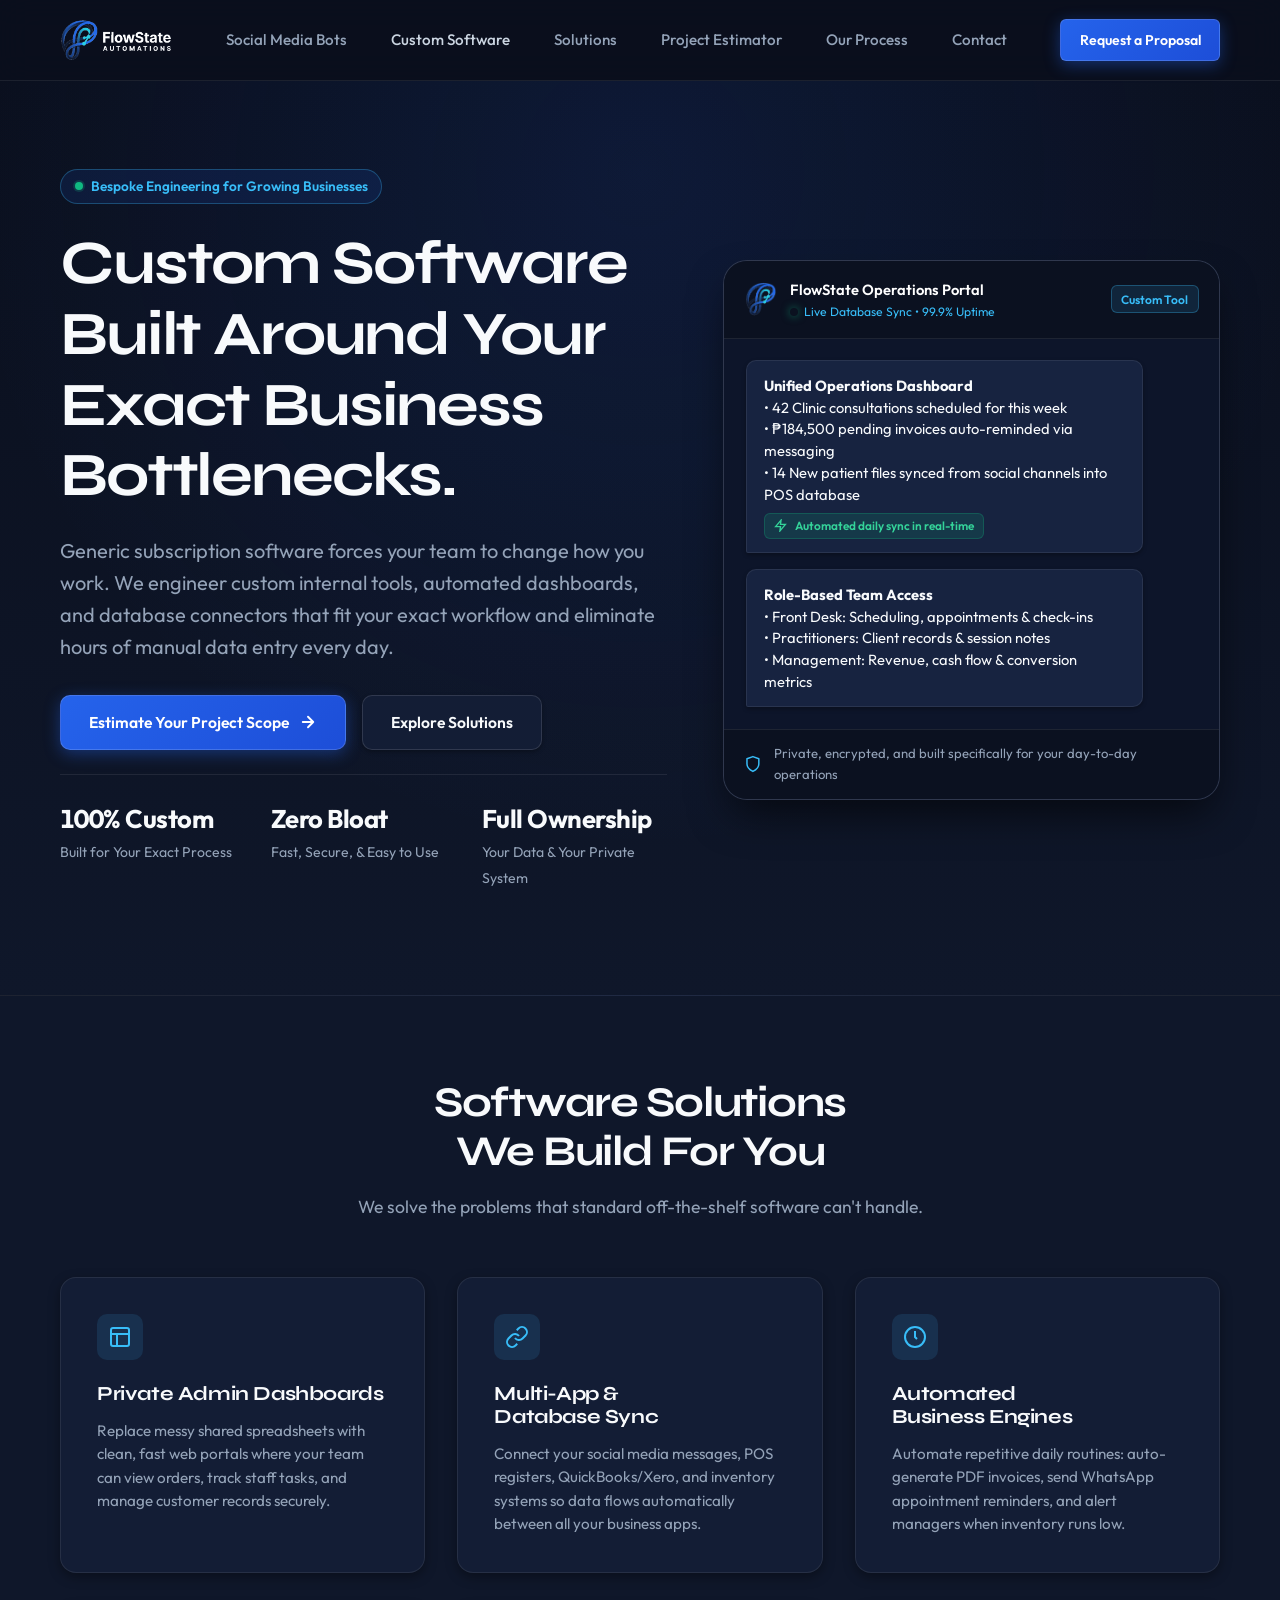
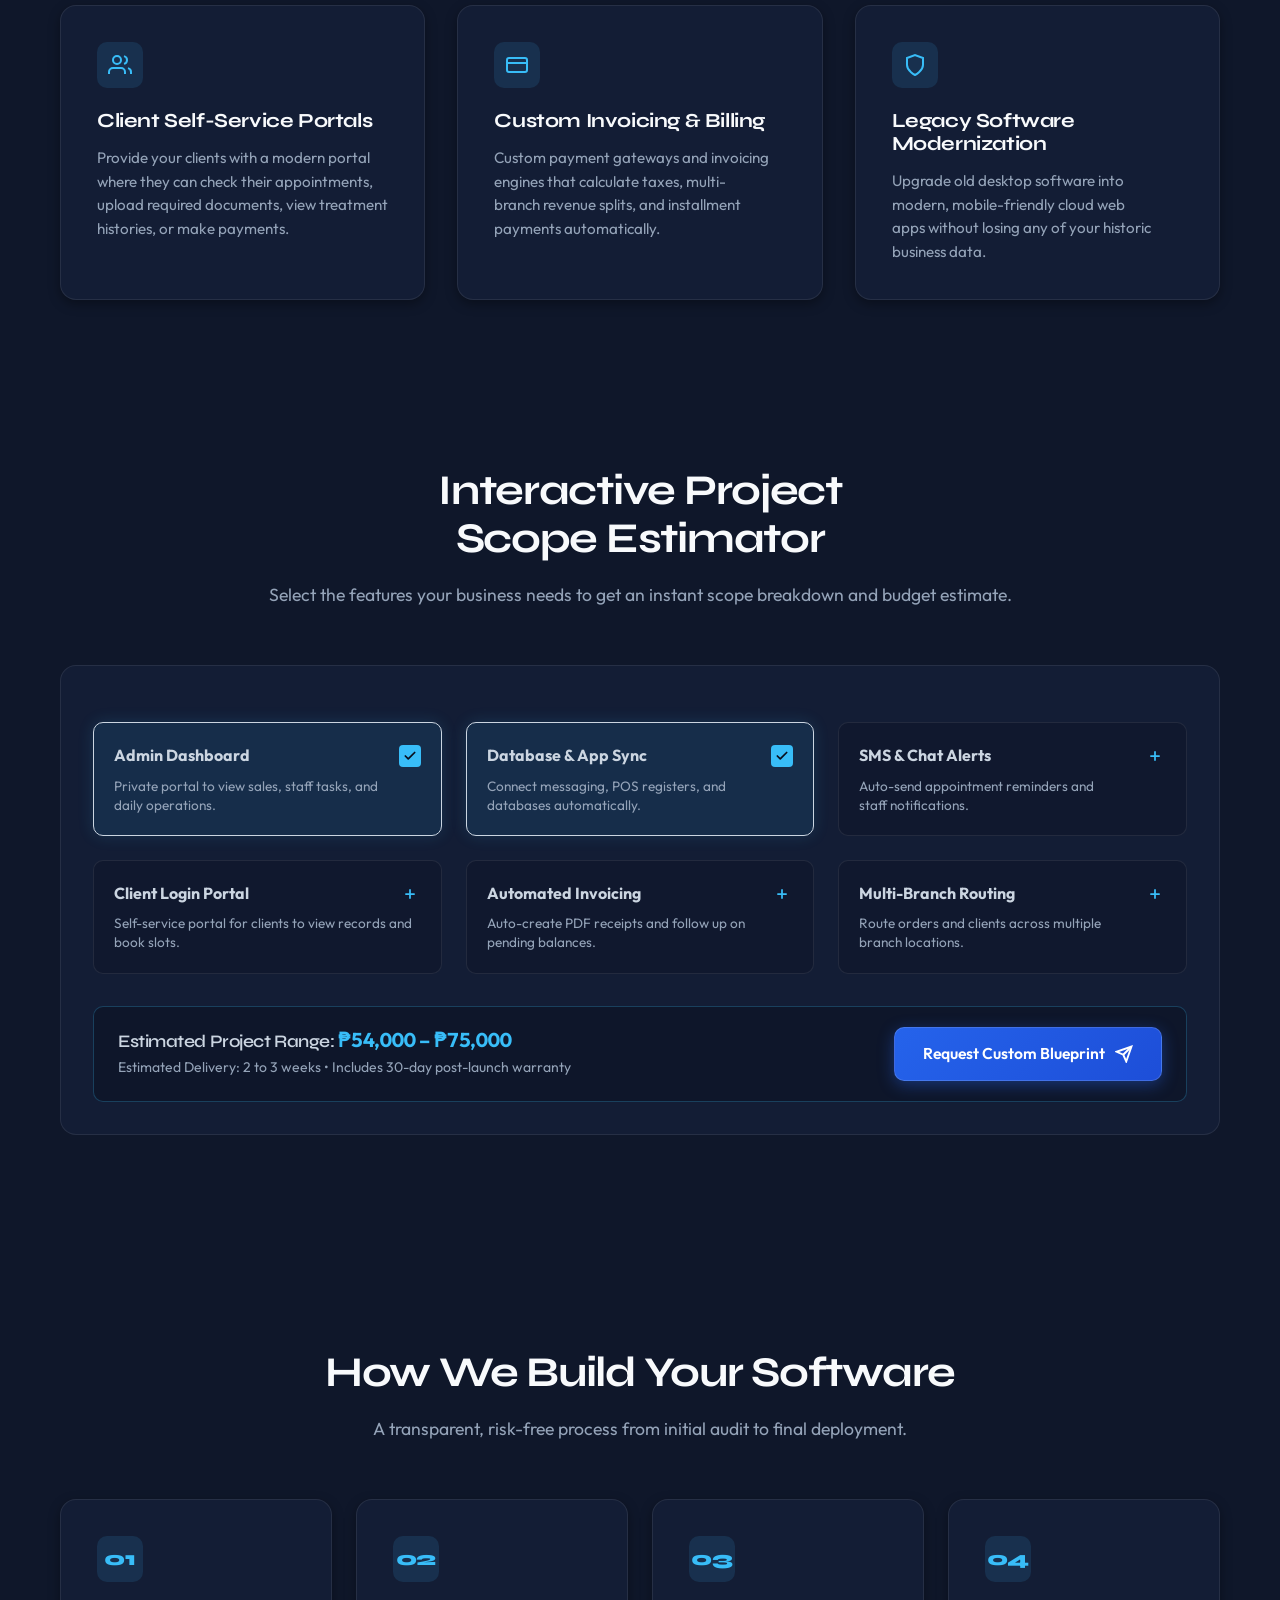
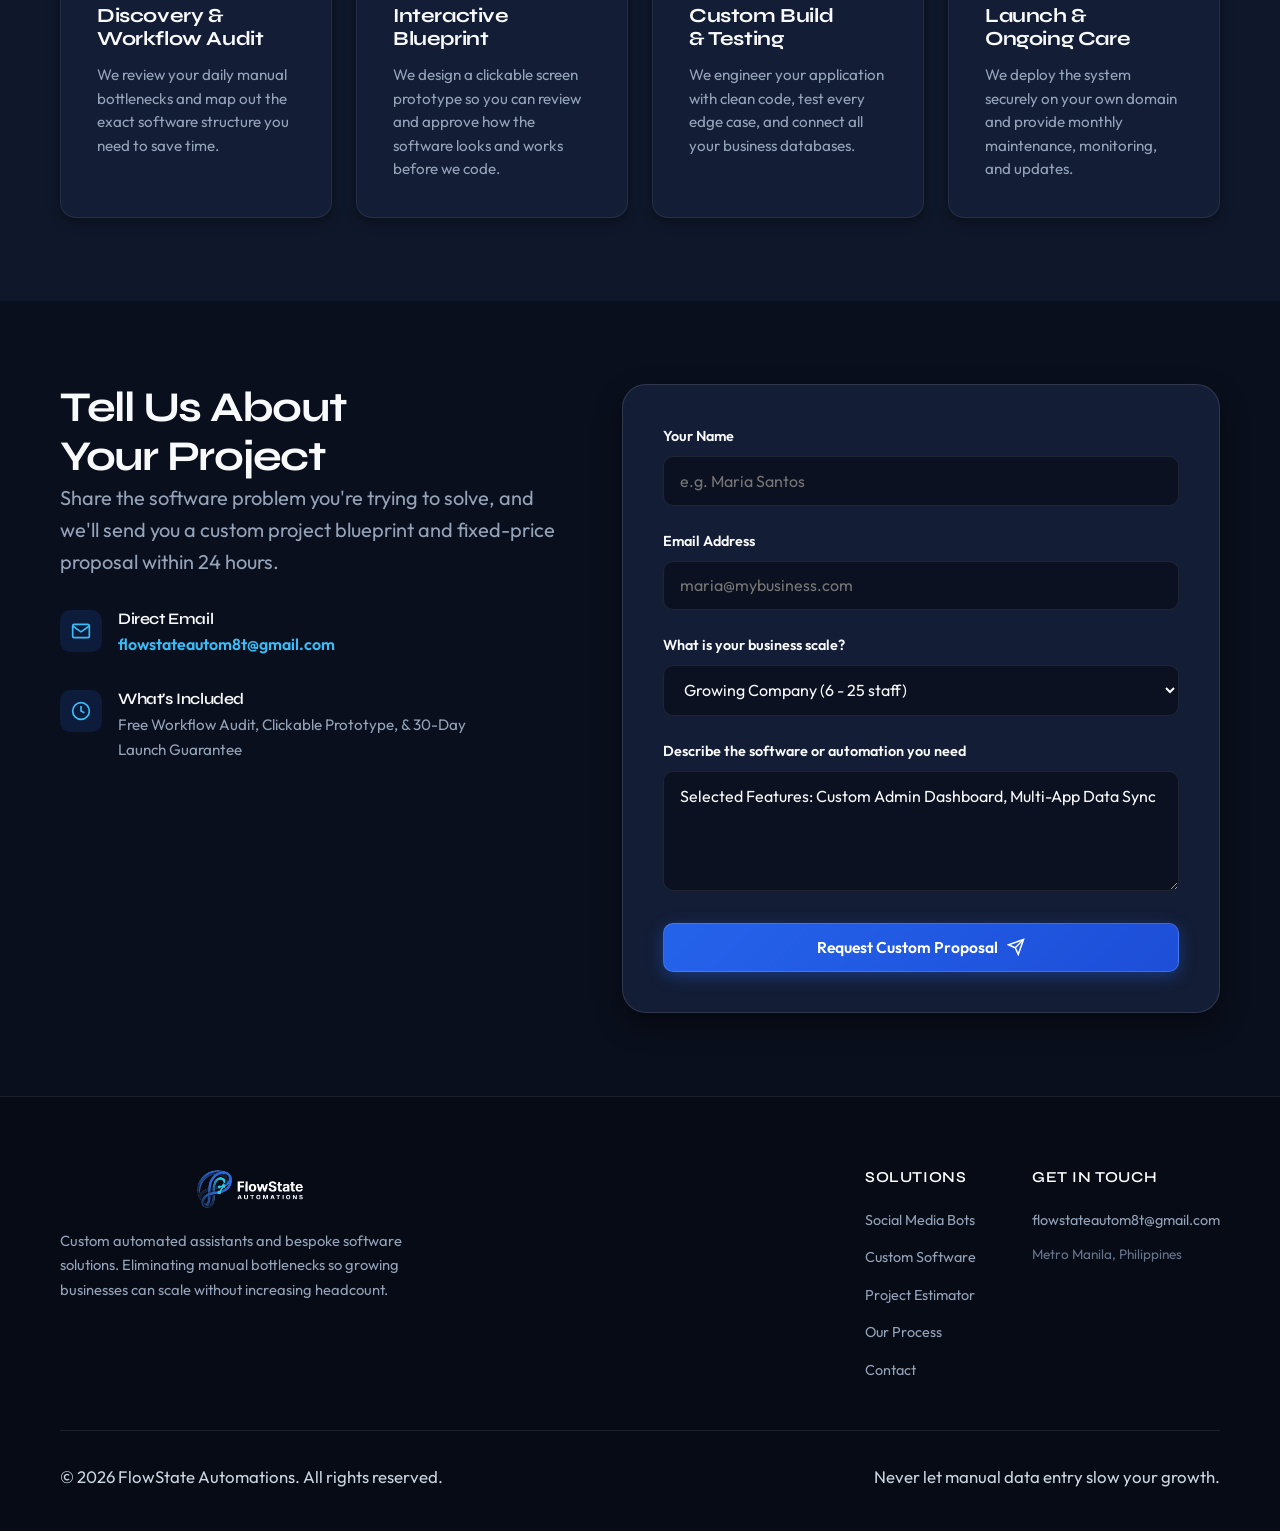
==== custom-software.html @ b4007b2e "Fix contact form: connect FormSubmit email delivery + add custom-software page + update styles" ====
<!DOCTYPE html>
<html lang="en">
<head>
    <meta charset="UTF-8">
    <meta name="viewport" content="width=device-width, initial-scale=1.0">
    <title>Custom Business Software & Automation | FlowState Automations</title>
    <meta name="description" content="We build bespoke internal tools, custom database connectors, client portals, and automated workflows tailored to solve your exact business bottlenecks.">
    
    <!-- Distinctive Typography (Syne + Outfit) -->
    <link rel="preconnect" href="https://fonts.googleapis.com">
    <link rel="preconnect" href="https://fonts.gstatic.com" crossorigin>
    <link href="https://fonts.googleapis.com/css2?family=Outfit:wght@400;500;600;700&family=Syne:wght@600;700;800&display=swap" rel="stylesheet">
    
    <link rel="stylesheet" href="styles.css">
    <link rel="icon" type="image/png" href="img/fsa-icon-original.png">
</head>
<body>

    <!-- Navigation Header -->
    <header class="site-header">
        <div class="container">
            <nav class="navbar" aria-label="Main Navigation">
                <a href="index.html" class="brand-logo" aria-label="FlowState Automations Home">
                    <img src="img/fsa-logo-dark.png" alt="FlowState Automations" width="230" height="42">
                </a>
                
                <ul class="nav-menu">
                    <li><a href="index.html" class="nav-link">Social Media Bots</a></li>
                    <li><a href="custom-software.html" class="nav-link active">Custom Software</a></li>
                    <li><a href="#solutions" class="nav-link">Solutions</a></li>
                    <li><a href="#estimator" class="nav-link">Project Estimator</a></li>
                    <li><a href="#process" class="nav-link">Our Process</a></li>
                    <li><a href="#contact" class="nav-link">Contact</a></li>
                </ul>

                <div class="nav-actions">
                    <a href="#contact" class="btn btn-primary btn-sm nav-cta-desktop">Request a Proposal</a>
                    <button class="nav-toggle" id="navToggle" aria-label="Toggle Navigation Menu" aria-expanded="false">
                        <svg class="hamburger-icon" width="22" height="22" viewBox="0 0 24 24" fill="none" stroke="currentColor" stroke-width="2" stroke-linecap="round" stroke-linejoin="round">
                            <line x1="3" y1="12" x2="21" y2="12"/>
                            <line x1="3" y1="6" x2="21" y2="6"/>
                            <line x1="3" y1="18" x2="21" y2="18"/>
                        </svg>
                    </button>
                </div>
            </nav>
        </div>
    </header>

    <!-- Hero Section -->
    <section class="hero-section">
        <div class="container">
            <div class="hero-grid">
                <div class="hero-copy">
                    <div class="status-badge">
                        <span class="status-dot"></span>
                        <span>Bespoke Engineering for Growing Businesses</span>
                    </div>

                    <h1>Custom Software Built Around Your Exact Business Bottlenecks.</h1>

                    <p class="lead">
                        Generic subscription software forces your team to change how you work. We engineer custom internal tools, automated dashboards, and database connectors that fit your exact workflow and eliminate hours of manual data entry every day.
                    </p>

                    <div class="hero-cta-group">
                        <a href="#estimator" class="btn btn-primary">
                            <span>Estimate Your Project Scope</span>
                            <svg width="18" height="18" viewBox="0 0 24 24" fill="none" stroke="currentColor" stroke-width="2.5" stroke-linecap="round" stroke-linejoin="round"><path d="M5 12h14M12 5l7 7-7 7"/></svg>
                        </a>
                        <a href="#solutions" class="btn btn-secondary">
                            <span>Explore Solutions</span>
                        </a>
                    </div>

                    <div class="hero-metrics">
                        <div class="metric-item">
                            <strong>100% Custom</strong>
                            <span>Built for Your Exact Process</span>
                        </div>
                        <div class="metric-item">
                            <strong>Zero Bloat</strong>
                            <span>Fast, Secure, &amp; Easy to Use</span>
                        </div>
                        <div class="metric-item">
                            <strong>Full Ownership</strong>
                            <span>Your Data &amp; Your Private System</span>
                        </div>
                    </div>
                </div>

                <!-- Hero Visual Showcase -->
                <div class="chat-simulator-card" aria-label="Custom Software Showcase">
                    <div class="simulator-header">
                        <div class="simulator-brand">
                            <img src="img/fsa-icon-original.png" alt="FlowState Icon" class="sim-avatar-img" width="34" height="34">
                            <div>
                                <span class="sim-title">FlowState Operations Portal</span>
                                <span class="sim-status"><span class="status-dot-sm"></span>Live Database Sync • 99.9% Uptime</span>
                            </div>
                        </div>
                        <span class="sim-badge">Custom Tool</span>
                    </div>

                    <div class="sim-body">
                        <div class="chat-bubble bubble-bot">
                            <strong>Unified Operations Dashboard</strong><br>
                            • 42 Clinic consultations scheduled for this week<br>
                            • ₱184,500 pending invoices auto-reminded via messaging<br>
                            • 14 New patient files synced from social channels into POS database<br>
                            <span class="bubble-tag"><svg class="icon-inline" width="13" height="13" viewBox="0 0 24 24" fill="none" stroke="currentColor" stroke-width="2.5"><polygon points="13 2 3 14 12 14 11 22 21 10 12 10 13 2"/></svg> Automated daily sync in real-time</span>
                        </div>
                        <div class="chat-bubble bubble-bot">
                            <strong>Role-Based Team Access</strong><br>
                            • Front Desk: Scheduling, appointments &amp; check-ins<br>
                            • Practitioners: Client records &amp; session notes<br>
                            • Management: Revenue, cash flow &amp; conversion metrics
                        </div>
                    </div>

                    <div class="simulator-footer">
                        <svg width="18" height="18" viewBox="0 0 24 24" fill="none" stroke="#38BDF8" stroke-width="2" stroke-linecap="round" stroke-linejoin="round"><path d="M12 22s8-4 8-10V5l-8-3-8 3v7c0 6 8 10 8 10z"/></svg>
                        <span>Private, encrypted, and built specifically for your day-to-day operations</span>
                    </div>
                </div>
            </div>
        </div>
    </section>

    <!-- Core Software Solutions -->
    <section class="moat-section" id="solutions">
        <div class="container">
            <div class="section-header">
                <h2>Software Solutions We Build For You</h2>
                <p>We solve the problems that standard off-the-shelf software can't handle.</p>
            </div>

            <div class="moat-grid">
                <div class="moat-card">
                    <div class="moat-icon">
                        <svg width="24" height="24" viewBox="0 0 24 24" fill="none" stroke="currentColor" stroke-width="2"><rect x="3" y="3" width="18" height="18" rx="2" ry="2"/><line x1="3" y1="9" x2="21" y2="9"/><line x1="9" y1="21" x2="9" y2="9"/></svg>
                    </div>
                    <h3>Private Admin Dashboards</h3>
                    <p>Replace messy shared spreadsheets with clean, fast web portals where your team can view orders, track staff tasks, and manage customer records securely.</p>
                </div>

                <div class="moat-card">
                    <div class="moat-icon">
                        <svg width="24" height="24" viewBox="0 0 24 24" fill="none" stroke="currentColor" stroke-width="2"><path d="M10 13a5 5 0 0 0 7.54.54l3-3a5 5 0 0 0-7.07-7.07l-1.72 1.71"/><path d="M14 11a5 5 0 0 0-7.54-.54l-3 3a5 5 0 0 0 7.07 7.07l1.71-1.71"/></svg>
                    </div>
                    <h3>Multi-App &amp; Database Sync</h3>
                    <p>Connect your social media messages, POS registers, QuickBooks/Xero, and inventory systems so data flows automatically between all your business apps.</p>
                </div>

                <div class="moat-card">
                    <div class="moat-icon">
                        <svg width="24" height="24" viewBox="0 0 24 24" fill="none" stroke="currentColor" stroke-width="2"><circle cx="12" cy="12" r="10"/><polyline points="12 6 12 12 14 14"/></svg>
                    </div>
                    <h3>Automated Business Engines</h3>
                    <p>Automate repetitive daily routines: auto-generate PDF invoices, send WhatsApp appointment reminders, and alert managers when inventory runs low.</p>
                </div>

                <div class="moat-card">
                    <div class="moat-icon">
                        <svg width="24" height="24" viewBox="0 0 24 24" fill="none" stroke="currentColor" stroke-width="2"><path d="M17 21v-2a4 4 0 0 0-4-4H5a4 4 0 0 0-4 4v2"/><circle cx="9" cy="7" r="4"/><path d="M23 21v-2a4 4 0 0 0-3-3.87"/><path d="M16 3.13a4 4 0 0 1 0 7.75"/></svg>
                    </div>
                    <h3>Client Self-Service Portals</h3>
                    <p>Provide your clients with a modern portal where they can check their appointments, upload required documents, view treatment histories, or make payments.</p>
                </div>

                <div class="moat-card">
                    <div class="moat-icon">
                        <svg width="24" height="24" viewBox="0 0 24 24" fill="none" stroke="currentColor" stroke-width="2"><rect x="2" y="5" width="20" height="14" rx="2"/><line x1="2" y1="10" x2="22" y2="10"/></svg>
                    </div>
                    <h3>Custom Invoicing &amp; Billing</h3>
                    <p>Custom payment gateways and invoicing engines that calculate taxes, multi-branch revenue splits, and installment payments automatically.</p>
                </div>

                <div class="moat-card">
                    <div class="moat-icon">
                        <svg width="24" height="24" viewBox="0 0 24 24" fill="none" stroke="currentColor" stroke-width="2"><path d="M12 22s8-4 8-10V5l-8-3-8 3v7c0 6 8 10 8 10z"/></svg>
                    </div>
                    <h3>Legacy Software Modernization</h3>
                    <p>Upgrade old desktop software into modern, mobile-friendly cloud web apps without losing any of your historic business data.</p>
                </div>
            </div>
        </div>
    </section>

    <!-- Interactive Project Scope & Estimator Widget -->
    <section class="pricing-section" id="estimator">
        <div class="container">
            <div class="section-header">
                <h2>Interactive Project Scope Estimator</h2>
                <p>Select the features your business needs to get an instant scope breakdown and budget estimate.</p>
            </div>

            <div class="estimator-card">
                <div class="estimator-grid" id="estimatorGrid">
                    <div class="estimator-option selected" data-cost="35000" data-title="Custom Admin Dashboard">
                        <div class="option-header">
                            <span class="option-title">Admin Dashboard</span>
                            <span class="option-checkbox">
                                <svg class="chk-icon" width="14" height="14" viewBox="0 0 24 24" fill="none" stroke="currentColor" stroke-width="3" stroke-linecap="round" stroke-linejoin="round"><polyline points="20 6 9 17 4 12"/></svg>
                            </span>
                        </div>
                        <p class="option-desc">Private portal to view sales, staff tasks, and daily operations.</p>
                    </div>

                    <div class="estimator-option selected" data-cost="25000" data-title="Multi-App Data Sync">
                        <div class="option-header">
                            <span class="option-title">Database &amp; App Sync</span>
                            <span class="option-checkbox">
                                <svg class="chk-icon" width="14" height="14" viewBox="0 0 24 24" fill="none" stroke="currentColor" stroke-width="3" stroke-linecap="round" stroke-linejoin="round"><polyline points="20 6 9 17 4 12"/></svg>
                            </span>
                        </div>
                        <p class="option-desc">Connect messaging, POS registers, and databases automatically.</p>
                    </div>

                    <div class="estimator-option" data-cost="20000" data-title="Automated SMS & WhatsApp Alerts">
                        <div class="option-header">
                            <span class="option-title">SMS &amp; Chat Alerts</span>
                            <span class="option-checkbox">
                                <svg class="chk-icon" width="14" height="14" viewBox="0 0 24 24" fill="none" stroke="currentColor" stroke-width="3" stroke-linecap="round" stroke-linejoin="round"><line x1="12" y1="5" x2="12" y2="19"/><line x1="5" y1="12" x2="19" y2="12"/></svg>
                            </span>
                        </div>
                        <p class="option-desc">Auto-send appointment reminders and staff notifications.</p>
                    </div>

                    <div class="estimator-option" data-cost="45000" data-title="Client Login Portal">
                        <div class="option-header">
                            <span class="option-title">Client Login Portal</span>
                            <span class="option-checkbox">
                                <svg class="chk-icon" width="14" height="14" viewBox="0 0 24 24" fill="none" stroke="currentColor" stroke-width="3" stroke-linecap="round" stroke-linejoin="round"><line x1="12" y1="5" x2="12" y2="19"/><line x1="5" y1="12" x2="19" y2="12"/></svg>
                            </span>
                        </div>
                        <p class="option-desc">Self-service portal for clients to view records and book slots.</p>
                    </div>

                    <div class="estimator-option" data-cost="25000" data-title="Automated Invoicing Engine">
                        <div class="option-header">
                            <span class="option-title">Automated Invoicing</span>
                            <span class="option-checkbox">
                                <svg class="chk-icon" width="14" height="14" viewBox="0 0 24 24" fill="none" stroke="currentColor" stroke-width="3" stroke-linecap="round" stroke-linejoin="round"><line x1="12" y1="5" x2="12" y2="19"/><line x1="5" y1="12" x2="19" y2="12"/></svg>
                            </span>
                        </div>
                        <p class="option-desc">Auto-create PDF receipts and follow up on pending balances.</p>
                    </div>

                    <div class="estimator-option" data-cost="30000" data-title="Multi-Branch Routing">
                        <div class="option-header">
                            <span class="option-title">Multi-Branch Routing</span>
                            <span class="option-checkbox">
                                <svg class="chk-icon" width="14" height="14" viewBox="0 0 24 24" fill="none" stroke="currentColor" stroke-width="3" stroke-linecap="round" stroke-linejoin="round"><line x1="12" y1="5" x2="12" y2="19"/><line x1="5" y1="12" x2="19" y2="12"/></svg>
                            </span>
                        </div>
                        <p class="option-desc">Route orders and clients across multiple branch locations.</p>
                    </div>
                </div>

                <div class="estimator-summary-bar">
                    <div class="summary-details">
                        <h4>Estimated Project Range: <span id="estimatePrice" class="estimate-highlight">₱60,000 – ₱85,000</span></h4>
                        <p id="estimateTimeline">Estimated Delivery: 2 to 3 weeks • Includes 30-day post-launch warranty</p>
                    </div>
                    <a href="#contact" class="btn btn-primary" id="useEstimateBtn">
                        <span>Request Custom Blueprint</span>
                        <svg width="18" height="18" viewBox="0 0 24 24" fill="none" stroke="currentColor" stroke-width="2.5"><line x1="22" y1="2" x2="11" y2="13"/><polygon points="22 2 15 22 11 13 2 9 22 2"/></svg>
                    </a>
                </div>
            </div>
        </div>
    </section>

    <!-- 4-Step Process -->
    <section class="moat-section" id="process">
        <div class="container">
            <div class="section-header">
                <h2>How We Build Your Software</h2>
                <p>A transparent, risk-free process from initial audit to final deployment.</p>
            </div>

            <div class="moat-grid">
                <div class="moat-card">
                    <div class="moat-icon">
                        <span class="process-step-num">01</span>
                    </div>
                    <h3>Discovery &amp; Workflow Audit</h3>
                    <p>We review your daily manual bottlenecks and map out the exact software structure you need to save time.</p>
                </div>

                <div class="moat-card">
                    <div class="moat-icon">
                        <span class="process-step-num">02</span>
                    </div>
                    <h3>Interactive Blueprint</h3>
                    <p>We design a clickable screen prototype so you can review and approve how the software looks and works before we code.</p>
                </div>

                <div class="moat-card">
                    <div class="moat-icon">
                        <span class="process-step-num">03</span>
                    </div>
                    <h3>Custom Build &amp; Testing</h3>
                    <p>We engineer your application with clean code, test every edge case, and connect all your business databases.</p>
                </div>

                <div class="moat-card">
                    <div class="moat-icon">
                        <span class="process-step-num">04</span>
                    </div>
                    <h3>Launch &amp; Ongoing Care</h3>
                    <p>We deploy the system securely on your own domain and provide monthly maintenance, monitoring, and updates.</p>
                </div>
            </div>
        </div>
    </section>

    <!-- Contact & Proposal Request -->
    <section class="contact-section" id="contact">
        <div class="container">
            <div class="contact-layout">
                <div class="contact-info-panel">
                    <div>
                        <h2>Tell Us About Your Project</h2>
                        <p class="lead">
                            Share the software problem you're trying to solve, and we'll send you a custom project blueprint and fixed-price proposal within 24 hours.
                        </p>
                    </div>

                    <div class="contact-channel">
                        <div class="contact-icon">
                            <svg width="20" height="20" viewBox="0 0 24 24" fill="none" stroke="currentColor" stroke-width="2"><path d="M4 4h16c1.1 0 2 .9 2 2v12c0 1.1-.9 2-2 2H4c-1.1 0-2-.9-2-2V6c0-1.1.9-2 2-2z"/><polyline points="22,6 12,13 2,6"/></svg>
                        </div>
                        <div>
                            <h4>Direct Email</h4>
                            <a href="mailto:flowstateautom8t@gmail.com">flowstateautom8t@gmail.com</a>
                        </div>
                    </div>

                    <div class="contact-channel">
                        <div class="contact-icon">
                            <svg width="20" height="20" viewBox="0 0 24 24" fill="none" stroke="currentColor" stroke-width="2"><circle cx="12" cy="12" r="10"/><polyline points="12 6 12 12 16 14"/></svg>
                        </div>
                        <div>
                            <h4>What's Included</h4>
                            <p class="channel-desc">Free Workflow Audit, Clickable Prototype, &amp; 30-Day Launch Guarantee</p>
                        </div>
                    </div>
                </div>

                <div class="form-card">
                    <form class="contact-form" id="softwareForm" novalidate>
                        <div class="form-group">
                            <label for="swFullName">Your Name</label>
                            <input type="text" id="swFullName" class="form-control" placeholder="e.g. Maria Santos" required>
                        </div>

                        <div class="form-group">
                            <label for="swEmail">Email Address</label>
                            <input type="email" id="swEmail" class="form-control" placeholder="maria@mybusiness.com" required>
                        </div>

                        <div class="form-group">
                            <label for="swBizSize">What is your business scale?</label>
                            <select id="swBizSize" class="form-control">
                                <option value="Small Business / Solo Pro">Small Business / Solo Practice (1 - 5 staff)</option>
                                <option value="Growing Company" selected>Growing Company (6 - 25 staff)</option>
                                <option value="Enterprise / Multi-Branch">Enterprise / Multi-Branch (25+ staff)</option>
                            </select>
                        </div>

                        <div class="form-group">
                            <label for="swProjectDetails">Describe the software or automation you need</label>
                            <textarea id="swProjectDetails" class="form-control" placeholder="What manual tasks take up too much time? What apps or spreadsheets do you want to connect?" required></textarea>
                        </div>

                        <button type="submit" class="btn btn-primary btn-block" id="swSubmitBtn">
                            <span>Request Custom Proposal</span>
                            <svg width="18" height="18" viewBox="0 0 24 24" fill="none" stroke="currentColor" stroke-width="2"><line x1="22" y1="2" x2="11" y2="13"/><polygon points="22 2 15 22 11 13 2 9 22 2"/></svg>
                        </button>
                    </form>
                </div>
            </div>
        </div>
    </section>

    <!-- Footer with Original Brand Art -->
    <footer class="site-footer">
        <div class="container">
            <div class="footer-top">
                <div class="footer-brand">
                    <img src="img/fsa-logo-dark.png" alt="FlowState Automations" width="230" height="42">
                    <p>
                        Custom automated assistants and bespoke software solutions. Eliminating manual bottlenecks so growing businesses can scale without increasing headcount.
                    </p>
                </div>

                <div class="footer-nav">
                    <div class="footer-col">
                        <h4>Solutions</h4>
                        <ul>
                            <li><a href="index.html">Social Media Bots</a></li>
                            <li><a href="custom-software.html">Custom Software</a></li>
                            <li><a href="#estimator">Project Estimator</a></li>
                            <li><a href="#process">Our Process</a></li>
                            <li><a href="#contact">Contact</a></li>
                        </ul>
                    </div>

                    <div class="footer-col">
                        <h4>Get In Touch</h4>
                        <ul>
                            <li><a href="mailto:flowstateautom8t@gmail.com">flowstateautom8t@gmail.com</a></li>
                            <li class="footer-subtext">Metro Manila, Philippines</li>
                        </ul>
                    </div>
                </div>
            </div>

            <div class="footer-bottom">
                <p>&copy; 2026 FlowState Automations. All rights reserved.</p>
                <p>Never let manual data entry slow your growth.</p>
            </div>
        </div>
    </footer>

    <!-- Toast Feedback Notification -->
    <div id="toastNotification" class="toast-notification" role="status" aria-live="polite">
        <svg class="toast-icon" width="20" height="20" viewBox="0 0 24 24" fill="none" stroke="currentColor" stroke-width="2.5"><polyline points="20 6 9 17 4 12"/></svg>
        <span id="toastMessage">Thank you! Your custom software proposal request has been received.</span>
    </div>

    <!-- Client-Side Interactive Scripts -->
    <script>
        // Interactive Estimator Calculation
        const options = document.querySelectorAll('.estimator-option');
        const priceDisplay = document.getElementById('estimatePrice');
        const timelineDisplay = document.getElementById('estimateTimeline');
        const projectDetailsText = document.getElementById('swProjectDetails');

        function recalculate() {
            let total = 0;
            let selectedTitles = [];

            options.forEach(opt => {
                if (opt.classList.contains('selected')) {
                    total += parseInt(opt.getAttribute('data-cost'), 10);
                    selectedTitles.push(opt.getAttribute('data-title'));
                }
            });

            if (total === 0) {
                priceDisplay.textContent = '₱15,000 – ₱25,000 (Starter)';
                timelineDisplay.textContent = 'Estimated Delivery: 1 week • Basic integration';
            } else {
                const low = Math.round(total * 0.9);
                const high = Math.round(total * 1.25);
                priceDisplay.textContent = '₱' + low.toLocaleString() + ' – ₱' + high.toLocaleString();
                
                let weeks = total > 80000 ? '3 to 5 weeks' : total > 40000 ? '2 to 3 weeks' : '1 to 2 weeks';
                timelineDisplay.textContent = 'Estimated Delivery: ' + weeks + ' • Includes 30-day post-launch warranty';
            }

            if (selectedTitles.length > 0 && (!projectDetailsText.value || projectDetailsText.value.startsWith('Selected Features:'))) {
                projectDetailsText.value = 'Selected Features: ' + selectedTitles.join(', ');
            }
        }

        const SVG_CHECKED = '<svg class="chk-icon" width="14" height="14" viewBox="0 0 24 24" fill="none" stroke="currentColor" stroke-width="3" stroke-linecap="round" stroke-linejoin="round"><polyline points="20 6 9 17 4 12"/></svg>';
        const SVG_UNCHECKED = '<svg class="chk-icon" width="14" height="14" viewBox="0 0 24 24" fill="none" stroke="currentColor" stroke-width="3" stroke-linecap="round" stroke-linejoin="round"><line x1="12" y1="5" x2="12" y2="19"/><line x1="5" y1="12" x2="19" y2="12"/></svg>';

        options.forEach(opt => {
            opt.addEventListener('click', () => {
                opt.classList.toggle('selected');
                const chk = opt.querySelector('.option-checkbox');
                if (opt.classList.contains('selected')) {
                    chk.innerHTML = SVG_CHECKED;
                } else {
                    chk.innerHTML = SVG_UNCHECKED;
                }
                recalculate();
            });
        });

        // Initialize calculation
        recalculate();

        // Form Handling
        const form = document.getElementById('softwareForm');
        const submitBtn = document.getElementById('swSubmitBtn');
        const toast = document.getElementById('toastNotification');

        form.addEventListener('submit', (e) => {
            e.preventDefault();
            const name = document.getElementById('swFullName').value.trim();
            const email = document.getElementById('swEmail').value.trim();
            const msg = document.getElementById('swProjectDetails').value.trim();

            if (!name || !email || !msg) {
                alert('Please fill out all required fields.');
                return;
            }

            submitBtn.disabled = true;
            submitBtn.innerHTML = '<span>Submitting Proposal Request...</span>';

            setTimeout(() => {
                submitBtn.disabled = false;
                submitBtn.innerHTML = '<span>Request Custom Proposal</span> <svg width="18" height="18" viewBox="0 0 24 24" fill="none" stroke="currentColor" stroke-width="2"><line x1="22" y1="2" x2="11" y2="13"/><polygon points="22 2 15 22 11 13 2 9 22 2"/></svg>';
                form.reset();

                toast.classList.add('show');
                setTimeout(() => {
                    toast.classList.remove('show');
                }, 4500);
            }, 600);
        });

        // Mobile Navigation Toggle
        const navToggle = document.getElementById('navToggle');
        const navMenu = document.querySelector('.nav-menu');

        if (navToggle && navMenu) {
            navToggle.addEventListener('click', () => {
                const isOpen = navMenu.classList.toggle('open');
                navToggle.setAttribute('aria-expanded', isOpen);
            });

            // Close menu when clicking a link
            navMenu.querySelectorAll('.nav-link').forEach(link => {
                link.addEventListener('click', () => {
                    navMenu.classList.remove('open');
                    navToggle.setAttribute('aria-expanded', 'false');
                });
            });
        }

        // Smooth Scrolling
        document.querySelectorAll('a[href^="#"]').forEach(anchor => {
            anchor.addEventListener('click', function (e) {
                const targetId = this.getAttribute('href');
                if (targetId === '#') return;
                
                const targetEl = document.querySelector(targetId);
                if (targetEl) {
                    e.preventDefault();
                    const headerOffset = 85;
                    const elementPosition = targetEl.getBoundingClientRect().top;
                    const offsetPosition = elementPosition + window.pageYOffset - headerOffset;

                    window.scrollTo({
                        top: offsetPosition,
                        behavior: 'smooth'
                    });
                }
            });
        });
    </script>
</body>
</html>
---- styles.css ----
/* ==========================================================================
   FlowState Automations - Deep Slate Dark Design System
   Impeccable Craft Standard | Business Plan v3 Alignment
   ========================================================================== */

/* --------------------------------------------------------------------------
   1. Design Tokens & Variables (Soothing Dark Palette)
   -------------------------------------------------------------------------- */
:root {
    /* Typography */
    --font-display: 'Syne', -apple-system, BlinkMacSystemFont, 'Segoe UI', Roboto, sans-serif;
    --font-body: 'Outfit', -apple-system, BlinkMacSystemFont, 'Segoe UI', Roboto, sans-serif;
    --font-mono: 'JetBrains Mono', 'Fira Code', ui-monospace, monospace;

    /* Palette: Deep Slate & Midnight Canvas */
    --canvas: #0A0F1D;
    --canvas-subtle: #0F172A;
    --canvas-surface: #111B30;
    --canvas-card: #131D35;
    --canvas-card-hover: #172340;
    --canvas-card-highlight: #1B2B4E;

    /* Ink / Text Colors (Soft, High-Contrast & Zero Glare) */
    --ink-primary: #F8FAFC;
    --ink-secondary: #CBD5E1;
    --ink-muted: #94A3B8;
    --ink-subtle: #64748B;

    /* Brand Accents: Electric Cyan & Deep Cobalt Glow */
    --primary: #2563EB;
    --primary-hover: #1D4ED8;
    --primary-glow: rgba(37, 99, 235, 0.25);
    
    --accent-cyan: #38BDF8;
    --accent-cyan-glow: rgba(56, 189, 248, 0.2);
    --accent-teal: #2DD4BF;

    /* Semantic Status */
    --success: #10B981;
    --success-bg: rgba(16, 185, 129, 0.12);
    --warning: #F59E0B;

    /* Borders & Glass Dividers */
    --border-subtle: rgba(255, 255, 255, 0.08);
    --border-card: rgba(255, 255, 255, 0.12);
    --border-highlight: rgba(56, 189, 248, 0.35);

    /* Multi-layered Depth & Soft Shadowing */
    --shadow-sm: 0 2px 4px rgba(0, 0, 0, 0.3);
    --shadow-md: 0 4px 12px rgba(0, 0, 0, 0.35);
    --shadow-lg: 0 12px 28px rgba(0, 0, 0, 0.45);
    --shadow-xl: 0 20px 40px -8px rgba(0, 0, 0, 0.6);
    --shadow-glow: 0 0 35px -5px var(--accent-cyan-glow);

    /* Radii */
    --radius-sm: 6px;
    --radius-md: 10px;
    --radius-lg: 16px;
    --radius-xl: 24px;
    --radius-pill: 9999px;

    /* Layout Constraints */
    --max-width: 1200px;
    --header-height: 80px;
}

/* --------------------------------------------------------------------------
   2. Reset & Browser Surface Styling
   -------------------------------------------------------------------------- */
*, *::before, *::after {
    margin: 0;
    padding: 0;
    box-sizing: border-box;
}

html {
    scroll-behavior: smooth;
    text-size-adjust: 100%;
    background-color: var(--canvas);
}

body {
    font-family: var(--font-body);
    color: var(--ink-secondary);
    background-color: var(--canvas);
    line-height: 1.6;
    -webkit-font-smoothing: antialiased;
    -moz-osx-font-smoothing: grayscale;
    overflow-x: hidden;
}

/* Themed Browser Surfaces */
::selection {
    background-color: #1E40AF;
    color: #FFFFFF;
}

:focus-visible {
    outline: 2px solid var(--accent-cyan);
    outline-offset: 2px;
}

/* Custom Scrollbar */
::-webkit-scrollbar {
    width: 10px;
}
::-webkit-scrollbar-track {
    background: var(--canvas);
}
::-webkit-scrollbar-thumb {
    background: #1E293B;
    border-radius: var(--radius-pill);
    border: 2px solid var(--canvas);
}
::-webkit-scrollbar-thumb:hover {
    background: #334155;
}

/* --------------------------------------------------------------------------
   3. Typography Hierarchy (Typeset)
   -------------------------------------------------------------------------- */
h1, h2, h3, h4, .font-display {
    font-family: var(--font-display);
    color: var(--ink-primary);
    font-weight: 700;
    line-height: 1.15;
    letter-spacing: -0.025em;
    text-wrap: balance;
}

h1 {
    font-size: clamp(2.5rem, 5.2vw, 3.85rem);
    letter-spacing: -0.035em;
}

h2 {
    font-size: clamp(2rem, 3.6vw, 2.65rem);
    letter-spacing: -0.03em;
}

h3 {
    font-size: clamp(1.25rem, 2.2vw, 1.5rem);
    letter-spacing: -0.02em;
}

h4 {
    font-size: 1.15rem;
    font-weight: 600;
}

p {
    color: var(--ink-secondary);
    font-size: 1.05rem;
    line-height: 1.65;
    text-wrap: pretty;
}

.lead {
    font-size: clamp(1.1rem, 2vw, 1.25rem);
    color: var(--ink-muted);
    line-height: 1.6;
    max-width: 62ch;
}

/* Section Header Structure */
.section-header {
    text-align: center;
    max-width: 760px;
    margin: 0 auto 3.5rem auto;
}

.section-header h2 {
    margin-bottom: 1rem;
}

.section-header p {
    color: var(--ink-muted);
    font-size: 1.1rem;
}

/* --------------------------------------------------------------------------
   4. Layout & Containers (Fluid Responsive & Safe Areas)
   -------------------------------------------------------------------------- */
.container {
    width: 100%;
    max-width: var(--max-width);
    margin: 0 auto;
    padding-left: max(1.25rem, env(safe-area-inset-left));
    padding-right: max(1.25rem, env(safe-area-inset-right));
}

section {
    padding: clamp(3.5rem, 6.5vw, 6.5rem) 0;
    position: relative;
}

/* --------------------------------------------------------------------------
   5. Header & Navigation (Authentic Original Logo & Safe Area)
   -------------------------------------------------------------------------- */
header.site-header {
    position: sticky;
    top: 0;
    z-index: 1000;
    background: rgba(10, 15, 29, 0.9);
    backdrop-filter: blur(16px);
    -webkit-backdrop-filter: blur(16px);
    border-bottom: 1px solid var(--border-subtle);
    transition: all 0.25s ease;
    padding-top: env(safe-area-inset-top);
}

.navbar {
    display: flex;
    justify-content: space-between;
    align-items: center;
    height: var(--header-height);
}

.brand-logo {
    display: flex;
    align-items: center;
    gap: 0.75rem;
    text-decoration: none;
    transition: opacity 0.2s ease, transform 0.2s ease;
}

.brand-logo:hover {
    opacity: 0.92;
    transform: scale(1.01);
}

.brand-logo img {
    height: 42px;
    width: auto;
    display: block;
    object-fit: contain;
}

.nav-menu {
    display: flex;
    align-items: center;
    list-style: none;
    gap: 2.25rem;
}

.nav-link {
    text-decoration: none;
    color: var(--ink-muted);
    font-weight: 500;
    font-size: 0.95rem;
    padding: 0.5rem 0.25rem;
    position: relative;
    transition: color 0.2s ease;
}

.nav-link:hover {
    color: var(--ink-primary);
}

.nav-actions {
    display: flex;
    align-items: center;
    gap: 1rem;
}

/* --------------------------------------------------------------------------
   6. Buttons & Interactive Controls
   -------------------------------------------------------------------------- */
.btn {
    display: inline-flex;
    align-items: center;
    justify-content: center;
    gap: 0.6rem;
    font-family: var(--font-body);
    font-weight: 600;
    font-size: 0.98rem;
    padding: 0.85rem 1.75rem;
    border-radius: var(--radius-md);
    text-decoration: none;
    cursor: pointer;
    border: 1px solid transparent;
    transition: all 0.2s cubic-bezier(0.16, 1, 0.3, 1);
    white-space: nowrap;
}

.btn-primary {
    background: linear-gradient(135deg, #2563EB 0%, #1D4ED8 100%);
    color: #FFFFFF;
    box-shadow: 0 4px 16px rgba(37, 99, 235, 0.4);
    border: 1px solid rgba(255, 255, 255, 0.15);
}

.btn-primary:hover {
    background: linear-gradient(135deg, #3B82F6 0%, #2563EB 100%);
    transform: translateY(-2px);
    box-shadow: 0 8px 24px rgba(37, 99, 235, 0.55);
}

.btn-primary:active {
    transform: translateY(0);
}

.btn-secondary {
    background: var(--canvas-card);
    color: var(--ink-primary);
    border: 1px solid var(--border-card);
    box-shadow: var(--shadow-sm);
}

.btn-secondary:hover {
    background: var(--canvas-card-hover);
    border-color: rgba(255, 255, 255, 0.25);
    transform: translateY(-2px);
    box-shadow: var(--shadow-md);
}

.btn-cyan {
    background: linear-gradient(135deg, #0284C7 0%, #06B6D4 100%);
    color: #FFFFFF;
    box-shadow: 0 4px 16px rgba(6, 182, 212, 0.35);
}

.btn-cyan:hover {
    background: linear-gradient(135deg, #0EA5E9 0%, #0891B2 100%);
    transform: translateY(-2px);
    box-shadow: 0 8px 24px rgba(6, 182, 212, 0.5);
}

.btn-sm {
    padding: 0.55rem 1.15rem;
    font-size: 0.88rem;
    border-radius: var(--radius-sm);
}

/* --------------------------------------------------------------------------
   7. Hero Section & Clinic Interactive Demo Anchor
   -------------------------------------------------------------------------- */
.hero-section {
    padding: 5.5rem 0 6.5rem 0;
    background: radial-gradient(circle at 50% 10%, rgba(37, 99, 235, 0.12) 0%, transparent 65%),
                linear-gradient(180deg, var(--canvas) 0%, var(--canvas-subtle) 100%);
    border-bottom: 1px solid var(--border-subtle);
}

.hero-grid {
    display: grid;
    grid-template-columns: 1.1fr 0.9fr;
    gap: 3.5rem;
    align-items: center;
}

.hero-copy {
    display: flex;
    flex-direction: column;
    gap: 1.5rem;
}

.status-badge {
    display: inline-flex;
    align-items: center;
    gap: 0.5rem;
    background: rgba(37, 99, 235, 0.12);
    border: 1px solid rgba(56, 189, 248, 0.3);
    color: #38BDF8;
    font-size: 0.85rem;
    font-weight: 600;
    padding: 0.35rem 0.85rem;
    border-radius: var(--radius-pill);
    width: fit-content;
}

.status-dot {
    width: 8px;
    height: 8px;
    background: #10B981;
    border-radius: 50%;
    box-shadow: 0 0 0 2px rgba(16, 185, 129, 0.2);
    animation: pulseDot 2s infinite ease-in-out;
}

@keyframes pulseDot {
    0%, 100% { opacity: 1; transform: scale(1); }
    50% { opacity: 0.6; transform: scale(0.85); }
}

.hero-cta-group {
    display: flex;
    flex-wrap: wrap;
    gap: 1rem;
    margin-top: 0.5rem;
}

.hero-metrics {
    display: grid;
    grid-template-columns: repeat(auto-fit, minmax(130px, 1fr));
    gap: clamp(1rem, 2vw, 2.5rem);
    padding-top: 1.5rem;
    border-top: 1px solid var(--border-subtle);
}

.metric-item strong {
    display: block;
    font-family: var(--font-body);
    font-size: clamp(1.3rem, 2.5vw, 1.6rem);
    color: var(--ink-primary);
    font-weight: 700;
    letter-spacing: -0.02em;
    font-variant-numeric: tabular-nums;
}

.metric-item span {
    font-size: 0.88rem;
    color: var(--ink-muted);
}

/* Live Clinic Chat Simulation Card */
.chat-simulator-card {
    background: var(--canvas-card);
    border: 1px solid var(--border-card);
    border-radius: var(--radius-xl);
    box-shadow: var(--shadow-xl);
    overflow: hidden;
    position: relative;
    width: 100%;
}

.simulator-header {
    background: #0B1120;
    color: #FFFFFF;
    padding: 1rem 1.25rem;
    display: flex;
    align-items: center;
    justify-content: space-between;
    gap: 0.5rem;
    border-bottom: 1px solid var(--border-subtle);
    flex-wrap: wrap;
}

.simulator-brand {
    display: flex;
    align-items: center;
    gap: 0.75rem;
}

.sim-avatar-img {
    width: 34px;
    height: 34px;
    object-fit: contain;
    border-radius: var(--radius-sm);
    flex-shrink: 0;
}

.sim-title {
    font-size: 0.92rem;
    font-weight: 600;
    color: #FFFFFF;
}

.sim-status {
    font-size: 0.76rem;
    color: #38BDF8;
    display: block;
}

.sim-body {
    background: #0D152A;
    padding: clamp(1rem, 2vw, 1.35rem);
    display: flex;
    flex-direction: column;
    gap: 1rem;
    min-height: 280px;
    overflow-x: hidden;
}

.chat-bubble {
    max-width: min(100%, 88%);
    padding: 0.85rem 1.1rem;
    font-size: clamp(0.85rem, 1.8vw, 0.92rem);
    line-height: 1.48;
    border-radius: var(--radius-md);
    position: relative;
    word-break: break-word;
    animation: fadeInBubble 0.4s cubic-bezier(0.16, 1, 0.3, 1) forwards;
}

@keyframes fadeInBubble {
    from { opacity: 0; transform: translateY(8px); }
    to { opacity: 1; transform: translateY(0); }
}

.bubble-user {
    align-self: flex-end;
    background: #2563EB;
    color: #FFFFFF;
    border-bottom-right-radius: 2px;
}

.bubble-bot {
    align-self: flex-start;
    background: #172340;
    color: var(--ink-primary);
    border: 1px solid rgba(255, 255, 255, 0.08);
    border-bottom-left-radius: 2px;
    box-shadow: var(--shadow-sm);
}

.bubble-tag {
    display: inline-block;
    background: rgba(16, 185, 129, 0.15);
    color: #34D399;
    border: 1px solid rgba(16, 185, 129, 0.25);
    font-size: 0.74rem;
    font-weight: 600;
    padding: 0.2rem 0.55rem;
    border-radius: var(--radius-sm);
    margin-top: 0.45rem;
}

.simulator-footer {
    padding: 0.85rem 1.25rem;
    background: #0B1120;
    border-top: 1px solid var(--border-subtle);
    display: flex;
    align-items: center;
    gap: 0.75rem;
}

.simulator-footer span {
    font-size: 0.82rem;
    color: var(--ink-muted);
}

/* --------------------------------------------------------------------------
   8. Technical Moat Section (Business Plan v3 Specs)
   -------------------------------------------------------------------------- */
.moat-section {
    background: var(--canvas-subtle);
}

.moat-grid {
    display: grid;
    grid-template-columns: repeat(3, 1fr);
    gap: 2rem;
}

.moat-card {
    background: var(--canvas-card);
    border: 1px solid var(--border-subtle);
    border-radius: var(--radius-lg);
    padding: clamp(1.5rem, 3vw, 2.25rem);
    box-shadow: var(--shadow-md);
    transition: transform 0.25s ease, box-shadow 0.25s ease, border-color 0.25s ease;
    display: flex;
    flex-direction: column;
    gap: 0.85rem;
}

@media (hover: hover) {
    .moat-card:hover {
        transform: translateY(-4px);
        box-shadow: var(--shadow-xl);
        border-color: rgba(56, 189, 248, 0.35);
    }
}

.moat-icon {
    width: 46px;
    height: 46px;
    border-radius: var(--radius-md);
    background: rgba(56, 189, 248, 0.12);
    color: #38BDF8;
    display: flex;
    align-items: center;
    justify-content: center;
    margin-bottom: 0.5rem;
    flex-shrink: 0;
}

.moat-card h3 {
    font-size: 1.25rem;
    color: var(--ink-primary);
}

.moat-card p {
    color: var(--ink-muted);
    font-size: 0.95rem;
    line-height: 1.55;
}

/* --------------------------------------------------------------------------
   9. Target Industry Verticals
   -------------------------------------------------------------------------- */
.verticals-section {
    background: var(--canvas);
}

.verticals-grid {
    display: grid;
    grid-template-columns: repeat(3, 1fr);
    gap: 2rem;
}

.vertical-card {
    background: var(--canvas-surface);
    border: 1px solid var(--border-subtle);
    border-radius: var(--radius-xl);
    padding: clamp(1.75rem, 3vw, 2.5rem);
    display: flex;
    flex-direction: column;
    gap: 1.25rem;
    transition: all 0.25s ease;
}

.vertical-card.featured {
    border-color: rgba(56, 189, 248, 0.4);
    box-shadow: var(--shadow-glow);
    background: linear-gradient(180deg, #131E3B 0%, #0F172A 100%);
}

.vertical-badge {
    display: inline-block;
    font-size: 0.75rem;
    font-weight: 700;
    text-transform: uppercase;
    letter-spacing: 0.08em;
    color: #38BDF8;
    background: rgba(56, 189, 248, 0.12);
    padding: 0.25rem 0.65rem;
    border-radius: var(--radius-pill);
    width: fit-content;
}

.vertical-card h3 {
    font-size: 1.4rem;
}

.vertical-card ul {
    list-style: none;
    display: flex;
    flex-direction: column;
    gap: 0.75rem;
}

.vertical-card li {
    display: flex;
    align-items: flex-start;
    gap: 0.65rem;
    font-size: 0.92rem;
    color: var(--ink-muted);
    line-height: 1.45;
}

.vertical-card li svg {
    color: #10B981;
    flex-shrink: 0;
    margin-top: 3px;
}

/* --------------------------------------------------------------------------
   10. Transparent Pricing Packages (From Business Plan v3)
   -------------------------------------------------------------------------- */
.pricing-section {
    background: var(--canvas-subtle);
}

.pricing-grid {
    display: grid;
    grid-template-columns: repeat(3, 1fr);
    gap: 2rem;
    align-items: stretch;
}

.pricing-card {
    background: var(--canvas-card);
    border: 1px solid var(--border-subtle);
    border-radius: var(--radius-xl);
    padding: clamp(1.75rem, 3.5vw, 2.75rem) clamp(1.25rem, 2.5vw, 2rem);
    display: flex;
    flex-direction: column;
    transition: all 0.25s ease;
    position: relative;
}

.pricing-card.popular {
    border-color: #38BDF8;
    box-shadow: 0 0 35px -5px rgba(56, 189, 248, 0.25);
    background: linear-gradient(180deg, #162444 0%, #111A30 100%);
    transform: scale(1.03);
    z-index: 10;
}

.popular-ribbon {
    position: absolute;
    top: -12px;
    right: 24px;
    background: linear-gradient(135deg, #0284C7, #06B6D4);
    color: #FFFFFF;
    font-size: 0.75rem;
    font-weight: 700;
    text-transform: uppercase;
    letter-spacing: 0.08em;
    padding: 0.3rem 0.85rem;
    border-radius: var(--radius-pill);
    box-shadow: var(--shadow-sm);
}

.pricing-header h3 {
    font-size: 1.45rem;
    margin-bottom: 0.5rem;
}

.pricing-header p {
    font-size: 0.9rem;
    color: var(--ink-muted);
    min-height: 42px;
}

.pricing-amount {
    margin: 1.5rem 0;
    padding: 1.25rem 0;
    border-top: 1px solid var(--border-subtle);
    border-bottom: 1px solid var(--border-subtle);
}

.pricing-setup {
    display: block;
    font-family: var(--font-body);
    font-size: clamp(1.45rem, 3.5vw, 1.85rem);
    font-weight: 700;
    letter-spacing: -0.02em;
    font-variant-numeric: tabular-nums;
    color: var(--ink-primary);
}

.pricing-retainer {
    display: block;
    font-size: 0.9rem;
    color: #38BDF8;
    margin-top: 0.25rem;
}

.pricing-features {
    list-style: none;
    display: flex;
    flex-direction: column;
    gap: 0.85rem;
    margin-bottom: 2rem;
}

.pricing-features li {
    display: flex;
    align-items: flex-start;
    gap: 0.65rem;
    font-size: 0.92rem;
    color: var(--ink-muted);
    line-height: 1.45;
}

.pricing-features li svg {
    color: #38BDF8;
    flex-shrink: 0;
    margin-top: 3px;
}

.pricing-card .btn {
    margin-top: auto;
}

/* --------------------------------------------------------------------------
   11. Contact & Lead Capture
   -------------------------------------------------------------------------- */
.contact-section {
    background: var(--canvas);
}

.contact-layout {
    display: grid;
    grid-template-columns: 1fr 1.2fr;
    gap: 4rem;
    align-items: flex-start;
}

.contact-info-panel {
    display: flex;
    flex-direction: column;
    gap: 2rem;
}

.contact-channel {
    display: flex;
    align-items: flex-start;
    gap: 1rem;
}

.contact-icon {
    width: 42px;
    height: 42px;
    border-radius: var(--radius-md);
    background: rgba(37, 99, 235, 0.15);
    color: #38BDF8;
    display: flex;
    align-items: center;
    justify-content: center;
    flex-shrink: 0;
}

.contact-channel h4 {
    font-size: 1rem;
    color: var(--ink-primary);
    margin-bottom: 0.25rem;
}

.contact-channel a {
    color: #38BDF8;
    text-decoration: none;
    font-weight: 600;
}

.contact-channel a:hover {
    text-decoration: underline;
}

.form-card {
    background: var(--canvas-card);
    border: 1px solid var(--border-card);
    border-radius: var(--radius-xl);
    padding: clamp(1.5rem, 3.5vw, 2.5rem);
    box-shadow: var(--shadow-lg);
}

.form-group {
    margin-bottom: 1.5rem;
}

.form-group label {
    display: block;
    font-size: 0.9rem;
    font-weight: 600;
    color: var(--ink-primary);
    margin-bottom: 0.5rem;
}

.form-control {
    width: 100%;
    padding: 0.85rem 1rem;
    font-family: var(--font-body);
    font-size: 1rem;
    min-height: 48px;
    color: var(--ink-primary);
    background: #0B1120;
    border: 1px solid var(--border-subtle);
    border-radius: var(--radius-md);
    transition: border-color 0.2s, background-color 0.2s, box-shadow 0.2s;
}

.form-control:focus {
    background: #0E162B;
    border-color: #38BDF8;
    box-shadow: 0 0 0 3px rgba(56, 189, 248, 0.18);
    outline: none;
}

select.form-control {
    cursor: pointer;
}

textarea.form-control {
    resize: vertical;
    min-height: 120px;
}

/* Process Section Custom 4-Grid */
#process .moat-grid {
    grid-template-columns: repeat(auto-fit, minmax(220px, 1fr));
    gap: 1.5rem;
}

/* Toast Notification */
.toast-notification {
    position: fixed;
    bottom: 2rem;
    right: 2rem;
    max-width: calc(100vw - 2rem);
    background: #111A30;
    border: 1px solid rgba(56, 189, 248, 0.35);
    color: #FFFFFF;
    padding: 1rem 1.5rem;
    border-radius: var(--radius-md);
    box-shadow: var(--shadow-xl);
    display: flex;
    align-items: center;
    gap: 0.75rem;
    font-size: 0.92rem;
    font-weight: 500;
    transform: translateY(120px);
    opacity: 0;
    transition: transform 0.3s cubic-bezier(0.16, 1, 0.3, 1), opacity 0.3s ease;
    z-index: 9999;
}

.toast-notification.show {
    transform: translateY(0);
    opacity: 1;
}

.toast-icon {
    color: #10B981;
}

/* --------------------------------------------------------------------------
   12. Footer (Original Brand Art & Safe Area)
   -------------------------------------------------------------------------- */
footer.site-footer {
    background: #070B16;
    color: #FFFFFF;
    padding: 4.5rem 0 max(2.5rem, env(safe-area-inset-bottom)) 0;
    border-top: 1px solid var(--border-subtle);
}

.footer-top {
    display: flex;
    justify-content: space-between;
    align-items: flex-start;
    padding-bottom: 3rem;
    border-bottom: 1px solid var(--border-subtle);
    gap: 3rem;
}

.footer-brand {
    max-width: 380px;
    display: flex;
    flex-direction: column;
    gap: 1.25rem;
}

.footer-brand img {
    height: 40px;
    width: auto;
    object-fit: contain;
}

.footer-brand p {
    color: #94A3B8;
    font-size: 0.92rem;
}

.footer-nav {
    display: flex;
    gap: 3.5rem;
}

.footer-col h4 {
    color: #FFFFFF;
    font-size: 0.95rem;
    margin-bottom: 1.25rem;
    letter-spacing: 0.04em;
    text-transform: uppercase;
}

.footer-col ul {
    list-style: none;
    display: flex;
    flex-direction: column;
    gap: 0.75rem;
}

.footer-col a {
    color: #94A3B8;
    text-decoration: none;
    font-size: 0.9rem;
    transition: color 0.2s;
}

.footer-col a:hover {
    color: #38BDF8;
}

.footer-bottom {
    padding-top: 2rem;
    display: flex;
    justify-content: space-between;
    align-items: center;
    font-size: 0.85rem;
    color: #64748B;
}

.sim-badge {
    font-size: 0.75rem;
    background: rgba(56, 189, 248, 0.12);
    border: 1px solid rgba(56, 189, 248, 0.3);
    padding: 0.2rem 0.6rem;
    border-radius: var(--radius-sm);
    color: #38BDF8;
    font-weight: 600;
}

.btn-block {
    width: 100%;
}

.channel-desc {
    font-size: 0.95rem;
    color: var(--ink-muted);
}

.footer-subtext {
    color: var(--ink-subtle);
    font-size: 0.85rem;
}

/* ==========================================================================
   Business Scale Qualifier & Switcher
   ========================================================================== */
.scale-qualifier-banner {
    background: rgba(30, 41, 59, 0.7);
    border: 1px solid var(--border-subtle);
    border-radius: var(--radius-lg);
    padding: 1.25rem 1.5rem;
    margin: 2rem 0 2.5rem 0;
    display: flex;
    flex-direction: column;
    gap: 1rem;
    align-items: center;
    text-align: center;
    backdrop-filter: blur(12px);
    -webkit-backdrop-filter: blur(12px);
}

.qualifier-copy h4 {
    font-size: 1rem;
    font-weight: 700;
    color: var(--ink-main);
    margin-bottom: 0.25rem;
}

.qualifier-copy p {
    font-size: 0.875rem;
    color: var(--ink-muted);
    margin: 0;
}

.scale-switcher-group {
    display: inline-flex;
    background: rgba(15, 23, 42, 0.8);
    padding: 0.25rem;
    border-radius: 9999px;
    border: 1px solid var(--border-subtle);
}

.scale-pill {
    background: transparent;
    border: none;
    color: var(--ink-muted);
    font-family: inherit;
    font-size: 0.85rem;
    font-weight: 600;
    padding: 0.5rem 1rem;
    border-radius: 9999px;
    cursor: pointer;
    transition: all var(--trans-fast);
}

.scale-pill:hover {
    color: var(--ink-main);
}

.scale-pill.active {
    background: var(--brand-primary);
    color: #FFFFFF;
    box-shadow: 0 2px 8px rgba(37, 99, 235, 0.4);
}

/* ==========================================================================
   Interactive Scope & Estimator Widget (Custom Software Page)
   ========================================================================== */
.estimator-card {
    background: var(--canvas-card);
    border: 1px solid var(--border-subtle);
    border-radius: var(--radius-lg);
    padding: 2rem;
    margin: 3rem 0;
    box-shadow: var(--shadow-card);
}

.estimator-grid {
    display: grid;
    grid-template-columns: repeat(3, 1fr);
    gap: 1.5rem;
    margin: 1.5rem 0 2rem 0;
}

.estimator-option {
    background: rgba(15, 23, 42, 0.6);
    border: 1px solid var(--border-subtle);
    border-radius: var(--radius-md);
    padding: 1.25rem;
    cursor: pointer;
    transition: all var(--trans-fast);
    display: flex;
    flex-direction: column;
    gap: 0.5rem;
}

.estimator-option:hover {
    border-color: var(--brand-accent);
    background: rgba(56, 189, 248, 0.05);
}

.estimator-option.selected {
    border-color: var(--brand-accent);
    background: rgba(56, 189, 248, 0.1);
    box-shadow: 0 0 16px rgba(56, 189, 248, 0.15);
}

.option-header {
    display: flex;
    align-items: center;
    justify-content: space-between;
}

.option-title {
    font-weight: 700;
    font-size: 1rem;
    color: var(--ink-main);
}

.option-checkbox {
    width: 22px;
    height: 22px;
    border-radius: 4px;
    border: 1px solid var(--border-focus);
    display: flex;
    align-items: center;
    justify-content: center;
    background: transparent;
    color: #38BDF8;
}

.estimator-option.selected .option-checkbox {
    background: #38BDF8;
    color: #0A0F1D;
}

.option-desc {
    font-size: 0.85rem;
    color: var(--ink-muted);
    line-height: 1.4;
}

.estimator-summary-bar {
    background: rgba(15, 23, 42, 0.9);
    border: 1px solid rgba(56, 189, 248, 0.25);
    border-radius: var(--radius-md);
    padding: 1.25rem 1.5rem;
    display: flex;
    flex-direction: row;
    gap: 1rem;
    align-items: center;
    justify-content: space-between;
}

.summary-details h4 {
    font-size: 1.1rem;
    color: var(--ink-main);
    margin-bottom: 0.25rem;
}

.summary-details p {
    font-size: 0.875rem;
    color: var(--ink-muted);
    margin: 0;
}

/* Nav Active Link Indicator */
.nav-link.active {
    color: var(--brand-accent);
}

/* ==========================================================================
   Craft Floor Polish & SVG Icon Integration
   ========================================================================== */
.status-dot-sm {
    display: inline-block;
    width: 8px;
    height: 8px;
    background-color: var(--brand-success);
    border-radius: 50%;
    margin-right: 0.35rem;
    box-shadow: 0 0 8px rgba(16, 185, 129, 0.6);
}

.process-step-num {
    font-family: var(--font-display);
    font-weight: 800;
    font-size: 1.25rem;
    color: var(--brand-accent);
    letter-spacing: -0.02em;
}

.estimate-highlight {
    color: #38BDF8;
    font-family: var(--font-body);
    font-weight: 700;
    font-size: 1.25rem;
    letter-spacing: -0.01em;
    font-variant-numeric: tabular-nums;
}

.icon-inline {
    display: inline-block;
    vertical-align: -0.15em;
    margin-right: 0.35rem;
}

.chk-icon {
    display: inline-block;
    vertical-align: middle;
}

.nav-actions {
    display: flex;
    align-items: center;
    gap: 1rem;
}

.nav-toggle {
    display: none;
    background: rgba(255, 255, 255, 0.05);
    border: 1px solid var(--border-subtle);
    border-radius: var(--radius-sm);
    color: var(--ink-primary);
    padding: 0.5rem;
    cursor: pointer;
    align-items: center;
    justify-content: center;
    transition: all 0.2s ease;
    min-width: 44px;
    min-height: 44px;
}

.nav-toggle:hover {
    border-color: var(--brand-accent);
    color: var(--brand-accent);
    background: rgba(56, 189, 248, 0.1);
}

/* ==========================================================================
   Comprehensive Media Queries & Responsive Design System
   ========================================================================== */

/* 1. Large Tablets & Small Laptops (max-width: 1024px) */
@media (max-width: 1024px) {
    .hero-grid {
        grid-template-columns: 1fr;
        gap: 3.5rem;
    }

    .moat-grid {
        grid-template-columns: repeat(2, 1fr);
        gap: 1.5rem;
    }

    .verticals-grid {
        grid-template-columns: repeat(2, 1fr);
        gap: 1.5rem;
    }

    .pricing-grid {
        grid-template-columns: repeat(2, 1fr);
        gap: 1.5rem;
    }

    .pricing-card.popular {
        transform: none;
    }

    .estimator-grid {
        grid-template-columns: repeat(2, 1fr);
    }

    .contact-layout {
        grid-template-columns: 1fr;
        gap: 3rem;
    }
}

/* 2. Tablet Portrait & Mobile Navigation Drawer (max-width: 900px) */
@media (max-width: 900px) {
    .nav-toggle {
        display: inline-flex;
    }

    .nav-cta-desktop {
        display: none;
    }

    .nav-menu {
        position: fixed;
        top: var(--header-height);
        left: 0;
        right: 0;
        background: rgba(10, 15, 29, 0.98);
        backdrop-filter: blur(20px);
        -webkit-backdrop-filter: blur(20px);
        border-bottom: 1px solid var(--border-subtle);
        flex-direction: column;
        align-items: stretch;
        padding: 1.5rem 2rem 2rem 2rem;
        gap: 0.5rem;
        transform: translateY(-120%);
        opacity: 0;
        pointer-events: none;
        transition: transform 0.3s cubic-bezier(0.16, 1, 0.3, 1), opacity 0.25s ease;
        z-index: 999;
        box-shadow: 0 20px 30px rgba(0, 0, 0, 0.5);
    }

    .nav-menu.open {
        transform: translateY(0);
        opacity: 1;
        pointer-events: auto;
    }

    .nav-menu li {
        width: 100%;
    }

    .nav-menu .nav-link {
        display: block;
        padding: 0.85rem 0.5rem;
        font-size: 1.05rem;
        border-bottom: 1px solid rgba(255, 255, 255, 0.05);
    }

    .nav-menu .nav-link.active {
        color: var(--brand-accent);
        border-bottom-color: rgba(56, 189, 248, 0.3);
    }
}

/* 3. Mobile Devices & Small Tablets (max-width: 768px) */
@media (max-width: 768px) {
    section {
        padding: 4.5rem 0;
    }

    .container {
        padding: 0 1.25rem;
    }

    .moat-grid,
    .verticals-grid,
    .pricing-grid,
    .estimator-grid {
        grid-template-columns: 1fr;
        gap: 1.25rem;
    }

    .pricing-card {
        padding: 2rem 1.5rem;
    }

    .vertical-card {
        padding: 2rem 1.5rem;
    }

    .scale-qualifier-banner {
        flex-direction: column;
        align-items: stretch;
        text-align: center;
        padding: 1.25rem;
    }

    .scale-switcher-group {
        width: 100%;
        display: flex;
        justify-content: space-between;
    }

    .scale-pill {
        flex: 1;
        padding: 0.6rem 0.5rem;
        font-size: 0.8rem;
        text-align: center;
    }

    .estimator-card {
        padding: 1.5rem 1.25rem;
        margin: 2rem 0;
    }

    .estimator-summary-bar {
        flex-direction: column;
        align-items: stretch;
        text-align: center;
        gap: 1.25rem;
        padding: 1.25rem;
    }

    .estimator-summary-bar .btn {
        width: 100%;
        justify-content: center;
    }

    .form-card {
        padding: 1.75rem 1.25rem;
    }

    .footer-top {
        flex-direction: column;
        gap: 2.5rem;
    }

    .footer-nav {
        flex-direction: column;
        gap: 2rem;
    }

    .footer-bottom {
        flex-direction: column;
        gap: 1rem;
        text-align: center;
    }
}

/* 4. Small Mobile Phones (max-width: 540px) */
@media (max-width: 540px) {
    section {
        padding: 3.5rem 0;
    }

    .container {
        padding: 0 1rem;
    }

    .brand-logo img {
        height: 34px;
    }

    .hero-cta-group {
        flex-direction: column;
        width: 100%;
        gap: 0.85rem;
    }

    .hero-cta-group .btn {
        width: 100%;
        justify-content: center;
    }

    .hero-metrics {
        flex-direction: column;
        gap: 1rem;
        padding: 1.25rem 0;
    }

    .metric-item strong {
        font-size: 1.4rem;
    }

    .chat-simulator-card {
        padding: 1.15rem;
        border-radius: var(--radius-lg);
    }

    .chat-bubble {
        max-width: 95%;
        font-size: 0.88rem;
        padding: 0.85rem 1rem;
    }

    .scale-switcher-group {
        flex-direction: column;
        border-radius: var(--radius-md);
        gap: 0.35rem;
        padding: 0.35rem;
    }

    .scale-pill {
        width: 100%;
        border-radius: var(--radius-sm);
        padding: 0.65rem;
        font-size: 0.85rem;
    }

    .pricing-setup {
        font-size: 1.55rem;
    }

    .pricing-retainer {
        font-size: 0.85rem;
    }

    .form-control {
        min-height: 48px;
        font-size: 16px; /* Prevents auto-zoom in iOS Safari */
    }

    .btn {
        min-height: 48px;
        padding: 0.85rem 1.25rem;
    }

    .toast-notification {
        left: 1rem;
        right: 1rem;
        bottom: 1rem;
        transform: translateY(150%);
        font-size: 0.85rem;
    }

    .toast-notification.show {
        transform: translateY(0);
    }
}

/* 5. Reduced Motion Accessibility */
@media (prefers-reduced-motion: reduce) {
    *,
    *::before,
    *::after {
        animation-duration: 0.01ms !important;
        animation-iteration-count: 1 !important;
        transition-duration: 0.01ms !important;
        scroll-behavior: auto !important;
    }
}
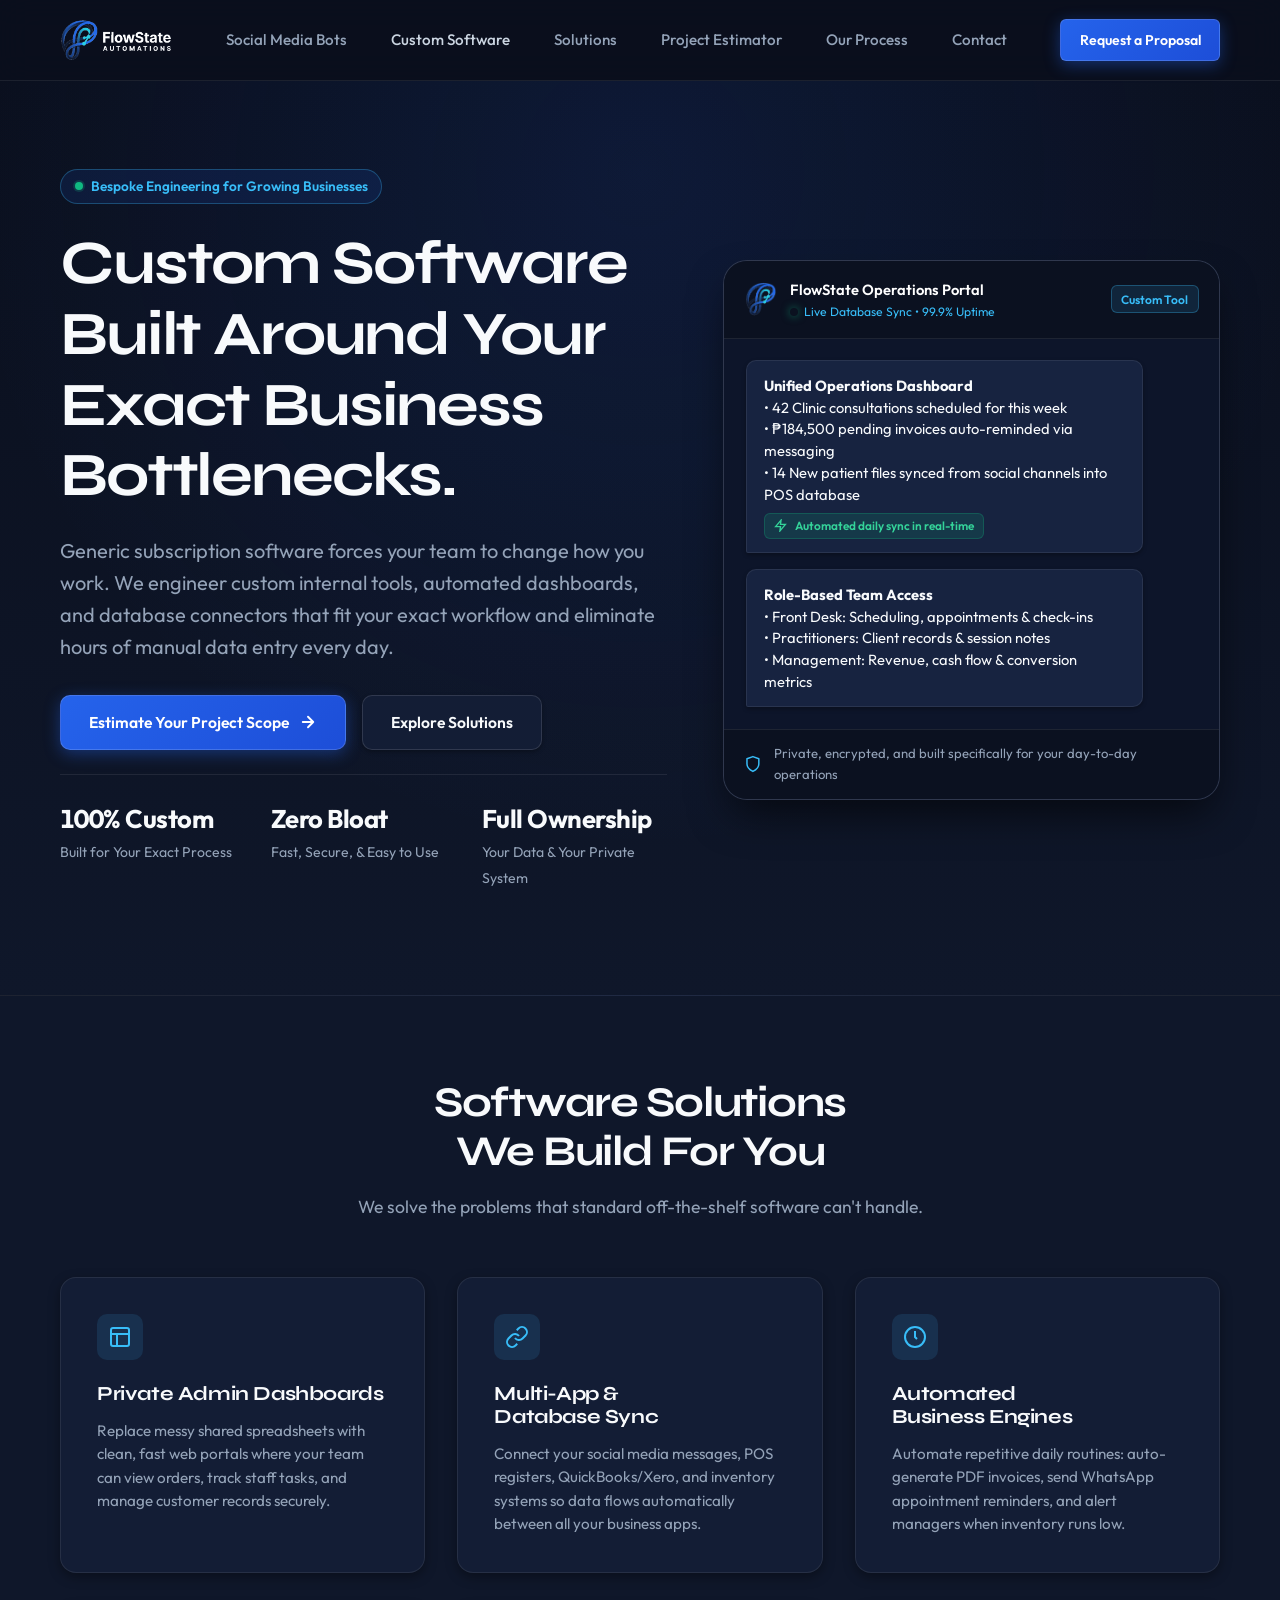
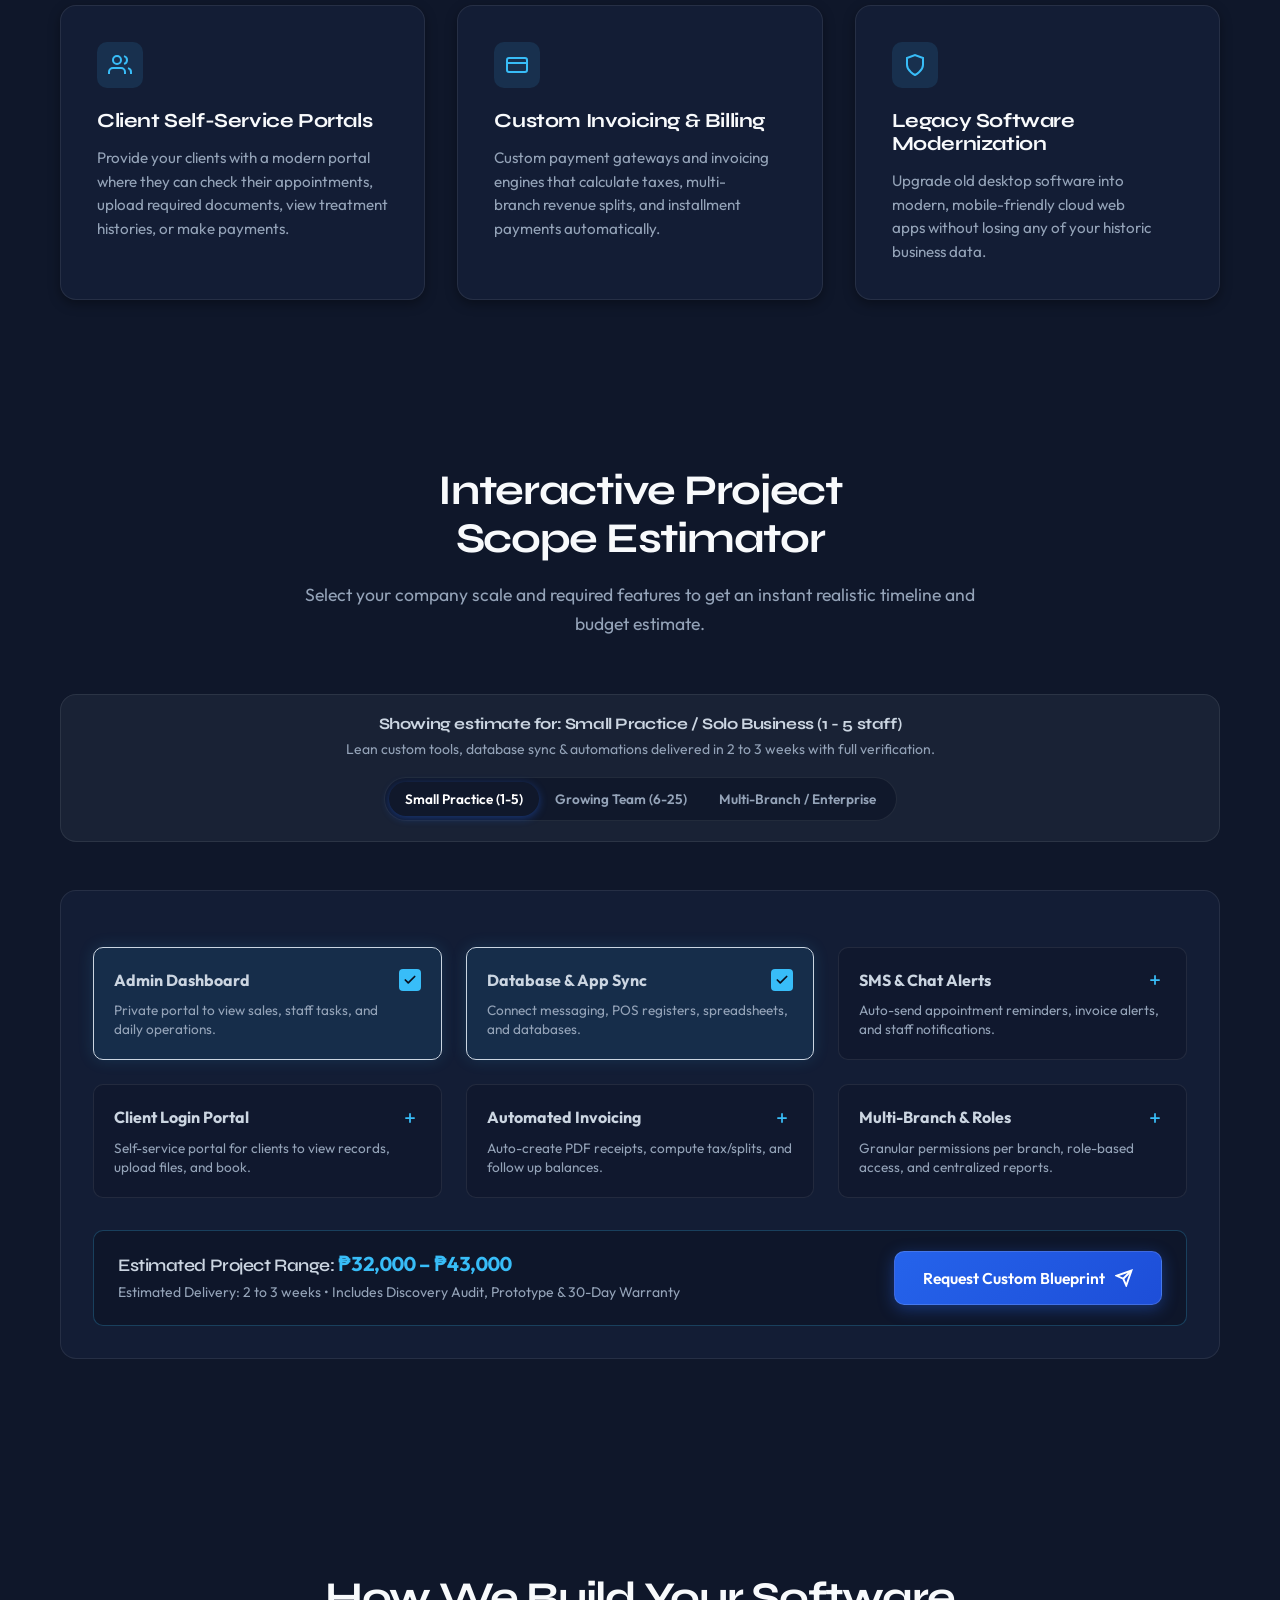
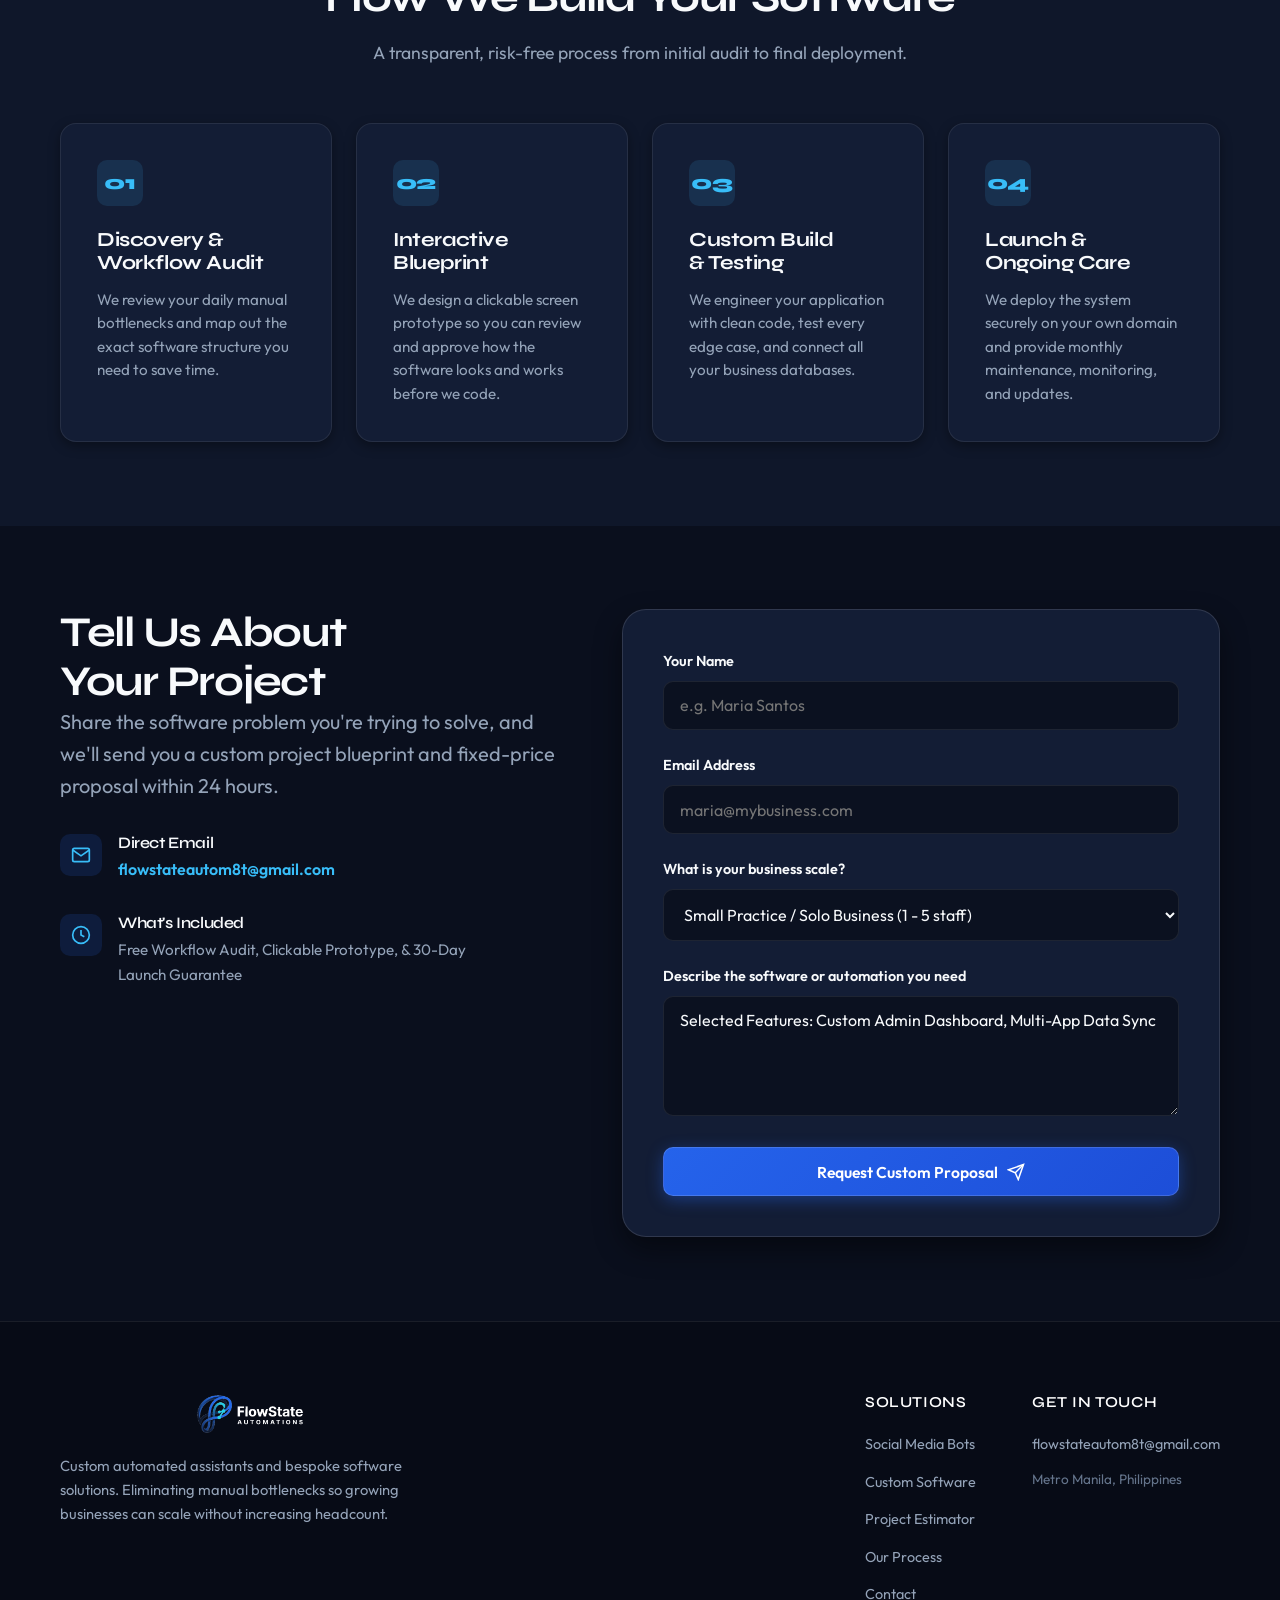
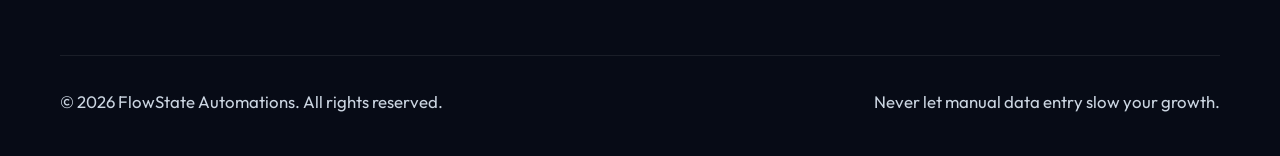
==== commit 342272cb: "Update custom software estimator: dynamic business scale, realistic 2 weeks to 1-2 months delivery r" ====
--- a/custom-software.html
+++ b/custom-software.html
@@ -192,12 +192,25 @@
         <div class="container">
             <div class="section-header">
                 <h2>Interactive Project Scope Estimator</h2>
-                <p>Select the features your business needs to get an instant scope breakdown and budget estimate.</p>
+                <p>Select your company scale and required features to get an instant realistic timeline and budget estimate.</p>
+            </div>
+
+            <!-- Business Scale Selector for Custom Software -->
+            <div class="scale-qualifier-banner">
+                <div class="qualifier-copy">
+                    <h4 id="swQualifierTitle">Showing estimate for: Small Practice / Solo Business (1 - 5 staff)</h4>
+                    <p id="swQualifierSubtitle">Lean custom tools, database sync &amp; automations delivered in 2 to 3 weeks with full verification.</p>
+                </div>
+                <div class="scale-switcher-group" role="tablist" aria-label="Company Scale Selector">
+                    <button type="button" class="scale-pill active" id="swScaleSmall" data-scale="small">Small Practice (1-5)</button>
+                    <button type="button" class="scale-pill" id="swScaleGrowing" data-scale="growing">Growing Team (6-25)</button>
+                    <button type="button" class="scale-pill" id="swScaleEnterprise" data-scale="enterprise">Multi-Branch / Enterprise</button>
+                </div>
             </div>
 
             <div class="estimator-card">
                 <div class="estimator-grid" id="estimatorGrid">
-                    <div class="estimator-option selected" data-cost="35000" data-title="Custom Admin Dashboard">
+                    <div class="estimator-option selected" data-cost="25000" data-title="Custom Admin Dashboard">
                         <div class="option-header">
                             <span class="option-title">Admin Dashboard</span>
                             <span class="option-checkbox">
@@ -207,61 +220,61 @@
                         <p class="option-desc">Private portal to view sales, staff tasks, and daily operations.</p>
                     </div>
 
-                    <div class="estimator-option selected" data-cost="25000" data-title="Multi-App Data Sync">
+                    <div class="estimator-option selected" data-cost="20000" data-title="Multi-App Data Sync">
                         <div class="option-header">
                             <span class="option-title">Database &amp; App Sync</span>
                             <span class="option-checkbox">
                                 <svg class="chk-icon" width="14" height="14" viewBox="0 0 24 24" fill="none" stroke="currentColor" stroke-width="3" stroke-linecap="round" stroke-linejoin="round"><polyline points="20 6 9 17 4 12"/></svg>
                             </span>
                         </div>
-                        <p class="option-desc">Connect messaging, POS registers, and databases automatically.</p>
-                    </div>
-
-                    <div class="estimator-option" data-cost="20000" data-title="Automated SMS & WhatsApp Alerts">
+                        <p class="option-desc">Connect messaging, POS registers, spreadsheets, and databases.</p>
+                    </div>
+
+                    <div class="estimator-option" data-cost="15000" data-title="Automated SMS & WhatsApp Alerts">
                         <div class="option-header">
                             <span class="option-title">SMS &amp; Chat Alerts</span>
                             <span class="option-checkbox">
                                 <svg class="chk-icon" width="14" height="14" viewBox="0 0 24 24" fill="none" stroke="currentColor" stroke-width="3" stroke-linecap="round" stroke-linejoin="round"><line x1="12" y1="5" x2="12" y2="19"/><line x1="5" y1="12" x2="19" y2="12"/></svg>
                             </span>
                         </div>
-                        <p class="option-desc">Auto-send appointment reminders and staff notifications.</p>
-                    </div>
-
-                    <div class="estimator-option" data-cost="45000" data-title="Client Login Portal">
+                        <p class="option-desc">Auto-send appointment reminders, invoice alerts, and staff notifications.</p>
+                    </div>
+
+                    <div class="estimator-option" data-cost="30000" data-title="Client Login Portal">
                         <div class="option-header">
                             <span class="option-title">Client Login Portal</span>
                             <span class="option-checkbox">
                                 <svg class="chk-icon" width="14" height="14" viewBox="0 0 24 24" fill="none" stroke="currentColor" stroke-width="3" stroke-linecap="round" stroke-linejoin="round"><line x1="12" y1="5" x2="12" y2="19"/><line x1="5" y1="12" x2="19" y2="12"/></svg>
                             </span>
                         </div>
-                        <p class="option-desc">Self-service portal for clients to view records and book slots.</p>
-                    </div>
-
-                    <div class="estimator-option" data-cost="25000" data-title="Automated Invoicing Engine">
+                        <p class="option-desc">Self-service portal for clients to view records, upload files, and book.</p>
+                    </div>
+
+                    <div class="estimator-option" data-cost="20000" data-title="Automated Invoicing Engine">
                         <div class="option-header">
                             <span class="option-title">Automated Invoicing</span>
                             <span class="option-checkbox">
                                 <svg class="chk-icon" width="14" height="14" viewBox="0 0 24 24" fill="none" stroke="currentColor" stroke-width="3" stroke-linecap="round" stroke-linejoin="round"><line x1="12" y1="5" x2="12" y2="19"/><line x1="5" y1="12" x2="19" y2="12"/></svg>
                             </span>
                         </div>
-                        <p class="option-desc">Auto-create PDF receipts and follow up on pending balances.</p>
-                    </div>
-
-                    <div class="estimator-option" data-cost="30000" data-title="Multi-Branch Routing">
+                        <p class="option-desc">Auto-create PDF receipts, compute tax/splits, and follow up balances.</p>
+                    </div>
+
+                    <div class="estimator-option" data-cost="25000" data-title="Multi-Branch Routing & Roles">
                         <div class="option-header">
-                            <span class="option-title">Multi-Branch Routing</span>
+                            <span class="option-title">Multi-Branch &amp; Roles</span>
                             <span class="option-checkbox">
                                 <svg class="chk-icon" width="14" height="14" viewBox="0 0 24 24" fill="none" stroke="currentColor" stroke-width="3" stroke-linecap="round" stroke-linejoin="round"><line x1="12" y1="5" x2="12" y2="19"/><line x1="5" y1="12" x2="19" y2="12"/></svg>
                             </span>
                         </div>
-                        <p class="option-desc">Route orders and clients across multiple branch locations.</p>
+                        <p class="option-desc">Granular permissions per branch, role-based access, and centralized reports.</p>
                     </div>
                 </div>
 
                 <div class="estimator-summary-bar">
                     <div class="summary-details">
-                        <h4>Estimated Project Range: <span id="estimatePrice" class="estimate-highlight">₱60,000 – ₱85,000</span></h4>
-                        <p id="estimateTimeline">Estimated Delivery: 2 to 3 weeks • Includes 30-day post-launch warranty</p>
+                        <h4>Estimated Project Range: <span id="estimatePrice" class="estimate-highlight">₱35,000 – ₱49,000</span></h4>
+                        <p id="estimateTimeline">Estimated Delivery: 2 to 3 weeks • Includes Discovery Audit, Prototype &amp; 30-Day Launch Warranty</p>
                     </div>
                     <a href="#contact" class="btn btn-primary" id="useEstimateBtn">
                         <span>Request Custom Blueprint</span>
@@ -350,29 +363,34 @@
                 </div>
 
                 <div class="form-card">
-                    <form class="contact-form" id="softwareForm" novalidate>
+                    <iframe name="fs_sw_iframe" id="fs_sw_iframe" style="display:none;"></iframe>
+                    <form class="contact-form" id="softwareForm" action="https://formsubmit.co/flowstateautom8t@gmail.com" method="POST" target="fs_sw_iframe">
+                        <input type="hidden" name="_subject" value="New FlowState Custom Software Proposal Request">
+                        <input type="hidden" name="_captcha" value="false">
+                        <input type="hidden" name="_template" value="table">
+
                         <div class="form-group">
                             <label for="swFullName">Your Name</label>
-                            <input type="text" id="swFullName" class="form-control" placeholder="e.g. Maria Santos" required>
+                            <input type="text" id="swFullName" name="Name" class="form-control" placeholder="e.g. Maria Santos" required>
                         </div>
 
                         <div class="form-group">
                             <label for="swEmail">Email Address</label>
-                            <input type="email" id="swEmail" class="form-control" placeholder="maria@mybusiness.com" required>
+                            <input type="email" id="swEmail" name="Email" class="form-control" placeholder="maria@mybusiness.com" required>
                         </div>
 
                         <div class="form-group">
                             <label for="swBizSize">What is your business scale?</label>
-                            <select id="swBizSize" class="form-control">
-                                <option value="Small Business / Solo Pro">Small Business / Solo Practice (1 - 5 staff)</option>
-                                <option value="Growing Company" selected>Growing Company (6 - 25 staff)</option>
-                                <option value="Enterprise / Multi-Branch">Enterprise / Multi-Branch (25+ staff)</option>
+                            <select id="swBizSize" name="CompanyScale" class="form-control">
+                                <option value="Small Practice / Solo Business (1 - 5 staff)">Small Practice / Solo Business (1 - 5 staff)</option>
+                                <option value="Growing Company (6 - 25 staff)">Growing Company (6 - 25 staff)</option>
+                                <option value="Enterprise / Multi-Branch (25+ staff)">Enterprise / Multi-Branch (25+ staff)</option>
                             </select>
                         </div>
 
                         <div class="form-group">
                             <label for="swProjectDetails">Describe the software or automation you need</label>
-                            <textarea id="swProjectDetails" class="form-control" placeholder="What manual tasks take up too much time? What apps or spreadsheets do you want to connect?" required></textarea>
+                            <textarea id="swProjectDetails" name="ProjectDetails" class="form-control" placeholder="What manual tasks take up too much time? What apps or spreadsheets do you want to connect?" required></textarea>
                         </div>
 
                         <button type="submit" class="btn btn-primary btn-block" id="swSubmitBtn">
@@ -433,33 +451,107 @@
 
     <!-- Client-Side Interactive Scripts -->
     <script>
-        // Interactive Estimator Calculation
+        // Company Scale & Interactive Estimator Calculation
+        let currentScale = 'small';
+        const swScalePills = document.querySelectorAll('.scale-pill');
+        const swQualifierTitle = document.getElementById('swQualifierTitle');
+        const swQualifierSubtitle = document.getElementById('swQualifierSubtitle');
+        const swBizSizeSelect = document.getElementById('swBizSize');
+
         const options = document.querySelectorAll('.estimator-option');
         const priceDisplay = document.getElementById('estimatePrice');
         const timelineDisplay = document.getElementById('estimateTimeline');
         const projectDetailsText = document.getElementById('swProjectDetails');
 
+        const scaleConfigs = {
+            small: {
+                title: 'Showing estimate for: Small Practice / Solo Business (1 - 5 staff)',
+                subtitle: 'Lean custom tools, database sync & automations delivered in 2 to 3 weeks with full verification.',
+                baseMultiplier: 0.8,
+                selectValue: 'Small Practice / Solo Business (1 - 5 staff)',
+                timelineFn: (count) => {
+                    if (count <= 2) return 'Estimated Delivery: 2 to 3 weeks • Includes Discovery Audit, Prototype & 30-Day Warranty';
+                    if (count <= 4) return 'Estimated Delivery: 3 to 4 weeks • Includes Workflow Discovery, Testing & Staff Training';
+                    return 'Estimated Delivery: 4 to 5 weeks • Comprehensive Suite with 30-Day Post-Launch Warranty';
+                }
+            },
+            growing: {
+                title: 'Showing estimate for: Growing Team (6 - 25 staff)',
+                subtitle: 'Multi-user workflows, role permissions & CRM sync delivered in 3 to 5 weeks.',
+                baseMultiplier: 1.25,
+                selectValue: 'Growing Company (6 - 25 staff)',
+                timelineFn: (count) => {
+                    if (count <= 2) return 'Estimated Delivery: 3 to 4 weeks • Includes Multi-User Roles, Integration & 30-Day SLA';
+                    if (count <= 4) return 'Estimated Delivery: 3 to 5 weeks • Includes Database Migration & Operational Testing';
+                    return 'Estimated Delivery: 1 to 2 months (5 to 7 weeks) • Full Multi-Department Custom Build';
+                }
+            },
+            enterprise: {
+                title: 'Showing estimate for: Multi-Branch / Enterprise (25+ staff)',
+                subtitle: 'Multi-location infrastructure, legacy migration & dedicated SLA delivered in 1 to 2 months.',
+                baseMultiplier: 2.2,
+                selectValue: 'Enterprise / Multi-Branch (25+ staff)',
+                timelineFn: (count) => {
+                    if (count <= 2) return 'Estimated Delivery: 4 to 6 weeks • Multi-Branch Architecture & Security Audit';
+                    if (count <= 4) return 'Estimated Delivery: 1 to 2 months (6 to 8 weeks) • High-Availability Enterprise Build';
+                    return 'Estimated Delivery: 2 months (8 to 10 weeks) • Bespoke Enterprise ERP & Dedicated SLA';
+                }
+            }
+        };
+
+        function setSoftwareScale(scale) {
+            currentScale = scale;
+            swScalePills.forEach(p => {
+                if (p.getAttribute('data-scale') === scale) {
+                    p.classList.add('active');
+                } else {
+                    p.classList.remove('active');
+                }
+            });
+
+            const config = scaleConfigs[scale];
+            if (config) {
+                swQualifierTitle.textContent = config.title;
+                swQualifierSubtitle.textContent = config.subtitle;
+                if (swBizSizeSelect) swBizSizeSelect.value = config.selectValue;
+            }
+
+            recalculate();
+        }
+
+        swScalePills.forEach(pill => {
+            pill.addEventListener('click', () => {
+                const scale = pill.getAttribute('data-scale');
+                setSoftwareScale(scale);
+            });
+        });
+
         function recalculate() {
             let total = 0;
             let selectedTitles = [];
+            let selectedCount = 0;
 
             options.forEach(opt => {
                 if (opt.classList.contains('selected')) {
                     total += parseInt(opt.getAttribute('data-cost'), 10);
                     selectedTitles.push(opt.getAttribute('data-title'));
+                    selectedCount++;
                 }
             });
 
-            if (total === 0) {
-                priceDisplay.textContent = '₱15,000 – ₱25,000 (Starter)';
-                timelineDisplay.textContent = 'Estimated Delivery: 1 week • Basic integration';
+            const config = scaleConfigs[currentScale] || scaleConfigs.small;
+            const scaledTotal = total * config.baseMultiplier;
+
+            if (selectedCount === 0) {
+                const baseLow = Math.round(25000 * config.baseMultiplier / 1000) * 1000;
+                const baseHigh = Math.round(35000 * config.baseMultiplier / 1000) * 1000;
+                priceDisplay.textContent = '₱' + baseLow.toLocaleString() + ' – ₱' + baseHigh.toLocaleString() + ' (Base Setup)';
+                timelineDisplay.textContent = config.timelineFn(1);
             } else {
-                const low = Math.round(total * 0.9);
-                const high = Math.round(total * 1.25);
+                const low = Math.round((scaledTotal * 0.9) / 1000) * 1000;
+                const high = Math.round((scaledTotal * 1.2) / 1000) * 1000;
                 priceDisplay.textContent = '₱' + low.toLocaleString() + ' – ₱' + high.toLocaleString();
-                
-                let weeks = total > 80000 ? '3 to 5 weeks' : total > 40000 ? '2 to 3 weeks' : '1 to 2 weeks';
-                timelineDisplay.textContent = 'Estimated Delivery: ' + weeks + ' • Includes 30-day post-launch warranty';
+                timelineDisplay.textContent = config.timelineFn(selectedCount);
             }
 
             if (selectedTitles.length > 0 && (!projectDetailsText.value || projectDetailsText.value.startsWith('Selected Features:'))) {
@@ -486,18 +578,18 @@
         // Initialize calculation
         recalculate();
 
-        // Form Handling
+        // Form Handling with FormSubmit Native POST
         const form = document.getElementById('softwareForm');
         const submitBtn = document.getElementById('swSubmitBtn');
         const toast = document.getElementById('toastNotification');
 
         form.addEventListener('submit', (e) => {
-            e.preventDefault();
             const name = document.getElementById('swFullName').value.trim();
             const email = document.getElementById('swEmail').value.trim();
             const msg = document.getElementById('swProjectDetails').value.trim();
 
             if (!name || !email || !msg) {
+                e.preventDefault();
                 alert('Please fill out all required fields.');
                 return;
             }
@@ -506,15 +598,15 @@
             submitBtn.innerHTML = '<span>Submitting Proposal Request...</span>';
 
             setTimeout(() => {
+                form.reset();
                 submitBtn.disabled = false;
                 submitBtn.innerHTML = '<span>Request Custom Proposal</span> <svg width="18" height="18" viewBox="0 0 24 24" fill="none" stroke="currentColor" stroke-width="2"><line x1="22" y1="2" x2="11" y2="13"/><polygon points="22 2 15 22 11 13 2 9 22 2"/></svg>';
-                form.reset();
 
                 toast.classList.add('show');
                 setTimeout(() => {
                     toast.classList.remove('show');
-                }, 4500);
-            }, 600);
+                }, 5500);
+            }, 1200);
         });
 
         // Mobile Navigation Toggle
--- a/styles.css
+++ b/styles.css
@@ -764,6 +764,42 @@
 
 .pricing-card .btn {
     margin-top: auto;
+}
+
+.pricing-trust-bar {
+    display: grid;
+    grid-template-columns: repeat(auto-fit, minmax(240px, 1fr));
+    gap: 1rem;
+    margin-top: 2.5rem;
+    padding-top: 2rem;
+    border-top: 1px solid var(--border-subtle);
+}
+
+.trust-pill {
+    display: flex;
+    align-items: center;
+    gap: 0.75rem;
+    background: rgba(15, 23, 42, 0.6);
+    border: 1px solid var(--border-subtle);
+    border-radius: var(--radius-lg);
+    padding: 0.85rem 1.15rem;
+    font-size: 0.88rem;
+    color: var(--ink-muted);
+    transition: border-color var(--trans-fast);
+}
+
+.trust-pill:hover {
+    border-color: rgba(56, 189, 248, 0.4);
+}
+
+.trust-pill svg {
+    color: #38BDF8;
+    flex-shrink: 0;
+}
+
+.trust-pill strong {
+    color: var(--ink-primary);
+    font-weight: 600;
 }
 
 /* --------------------------------------------------------------------------
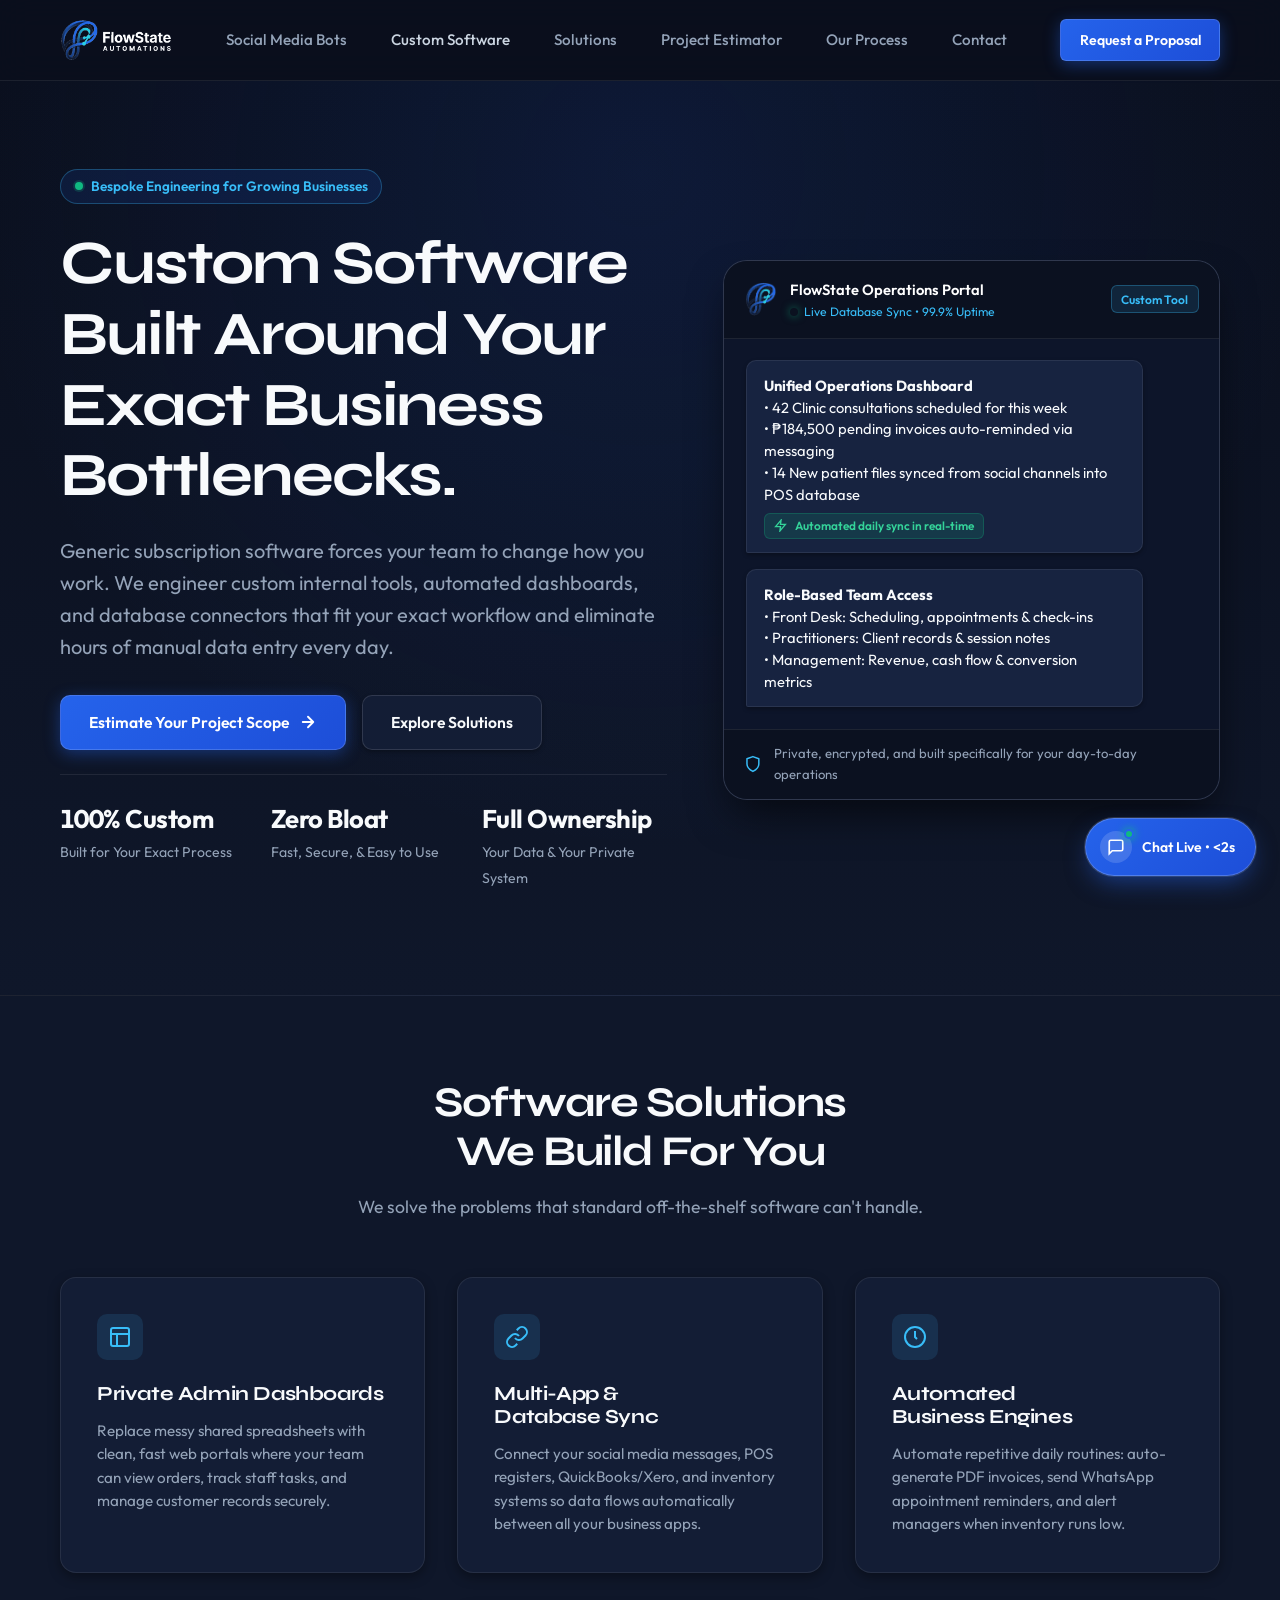
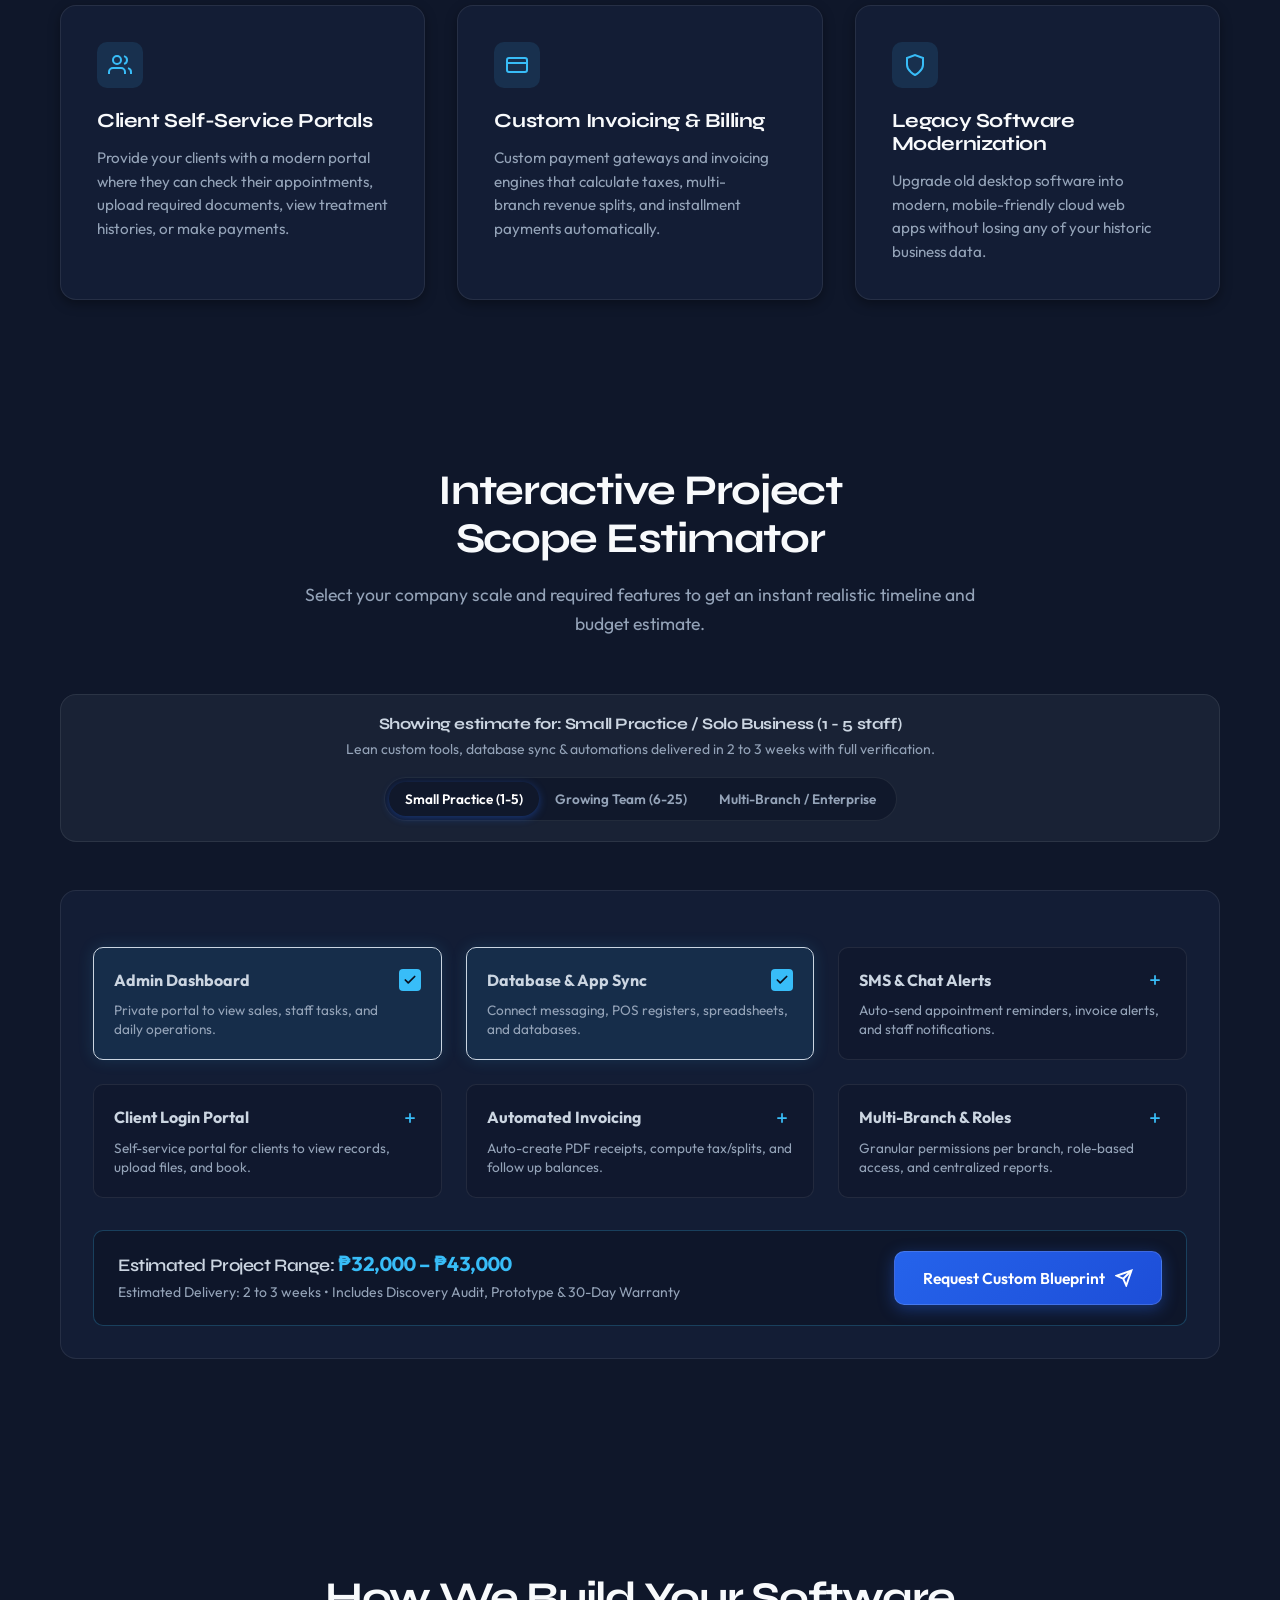
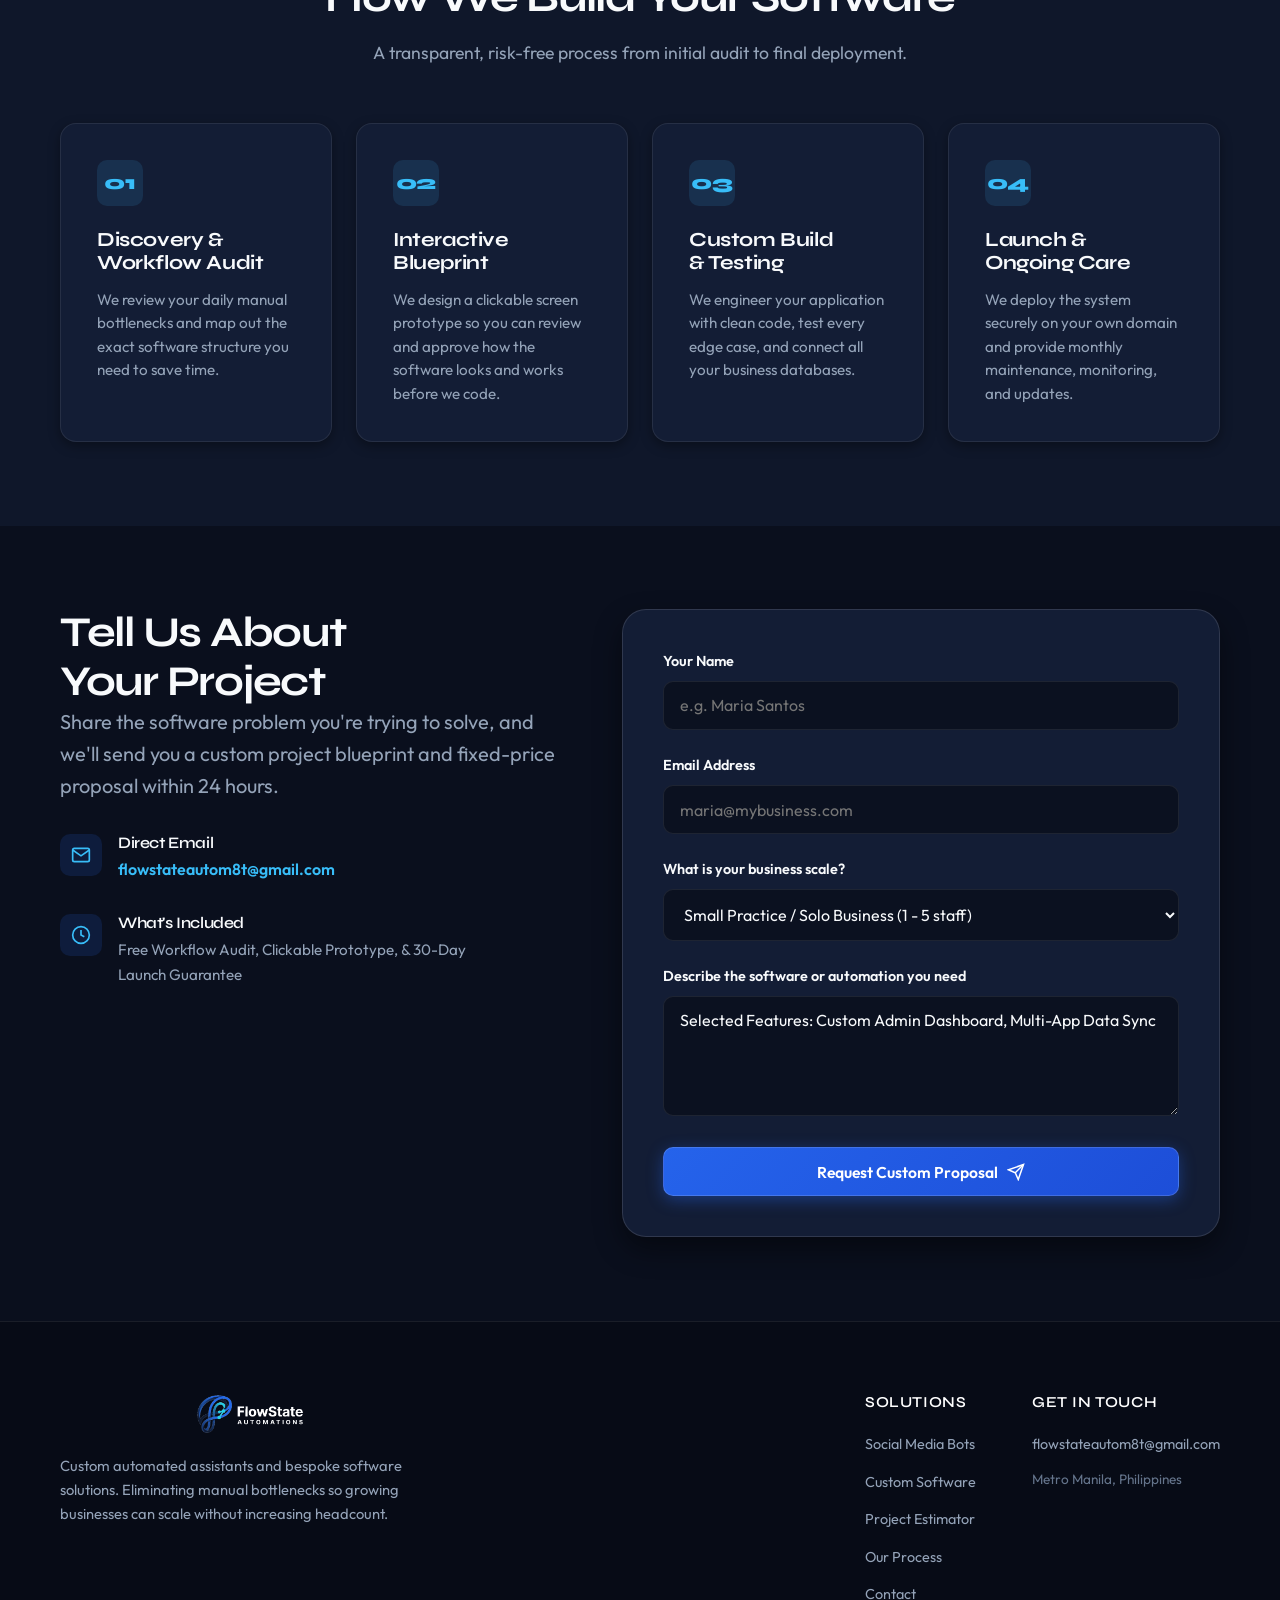
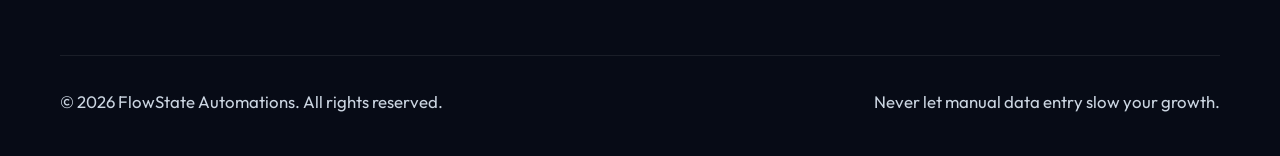
==== commit 1cd9e02a: "feat: add live AI demo chatbot, Cloudflare Pages functions, and lead capture engine" ====
--- a/custom-software.html
+++ b/custom-software.html
@@ -12,6 +12,7 @@
     <link href="https://fonts.googleapis.com/css2?family=Outfit:wght@400;500;600;700&family=Syne:wght@600;700;800&display=swap" rel="stylesheet">
     
     <link rel="stylesheet" href="styles.css">
+    <link rel="stylesheet" href="chatbot.css">
     <link rel="icon" type="image/png" href="img/fsa-icon-original.png">
 </head>
 <body>
@@ -649,5 +650,6 @@
             });
         });
     </script>
+    <script src="chatbot.js" defer></script>
 </body>
 </html>
--- a/chatbot.css
+++ b/chatbot.css
@@ -0,0 +1,436 @@
+﻿/* ==========================================================================
+   FlowState Automations - Chatbot Widget Styles
+   ========================================================================== */
+
+:root {
+    --fsa-chat-primary: #2563EB;
+    --fsa-chat-primary-hover: #1D4ED8;
+    --fsa-chat-accent: #38BDF8;
+    --fsa-chat-bg-dark: #0B1120;
+    --fsa-chat-surface: #0F172A;
+    --fsa-chat-surface-hover: #1E293B;
+    --fsa-chat-border: rgba(255, 255, 255, 0.1);
+    --fsa-chat-text: #F8FAFC;
+    --fsa-chat-text-muted: #94A3B8;
+    --fsa-chat-user-bubble: #2563EB;
+    --fsa-chat-bot-bubble: #1E293B;
+    --fsa-chat-radius: 16px;
+    --fsa-chat-shadow: 0 20px 40px -15px rgba(0, 0, 0, 0.6), 0 0 0 1px rgba(255, 255, 255, 0.08);
+}
+
+/* Floating Launcher Button */
+.fsa-chat-launcher {
+    position: fixed;
+    bottom: 24px;
+    right: 24px;
+    z-index: 99999;
+    display: flex;
+    align-items: center;
+    gap: 10px;
+    background: linear-gradient(135deg, #2563EB, #1D4ED8);
+    color: #FFFFFF;
+    border: 1px solid rgba(255, 255, 255, 0.2);
+    border-radius: 9999px;
+    padding: 12px 20px 12px 14px;
+    font-family: 'Outfit', -apple-system, BlinkMacSystemFont, sans-serif;
+    font-size: 14px;
+    font-weight: 600;
+    cursor: pointer;
+    box-shadow: 0 10px 25px -5px rgba(37, 99, 235, 0.5), 0 0 0 1px rgba(255, 255, 255, 0.15);
+    transition: all 0.25s cubic-bezier(0.16, 1, 0.3, 1);
+    outline: none;
+}
+
+.fsa-chat-launcher:hover {
+    transform: translateY(-2px) scale(1.02);
+    box-shadow: 0 15px 30px -5px rgba(37, 99, 235, 0.7);
+    background: linear-gradient(135deg, #3B82F6, #2563EB);
+}
+
+.fsa-chat-launcher:active {
+    transform: translateY(0) scale(0.98);
+}
+
+.fsa-launcher-icon-wrap {
+    position: relative;
+    width: 32px;
+    height: 32px;
+    display: flex;
+    align-items: center;
+    justify-content: center;
+    background: rgba(255, 255, 255, 0.15);
+    border-radius: 50%;
+}
+
+.fsa-launcher-icon-wrap svg {
+    width: 18px;
+    height: 18px;
+    fill: none;
+    stroke: currentColor;
+    stroke-width: 2.2;
+}
+
+.fsa-launcher-badge-pulse {
+    position: absolute;
+    top: -2px;
+    right: -2px;
+    width: 10px;
+    height: 10px;
+    background-color: #10B981;
+    border-radius: 50%;
+    border: 2px solid #2563EB;
+    box-shadow: 0 0 8px #10B981;
+    animation: fsaPulseGreen 2s infinite;
+}
+
+@keyframes fsaPulseGreen {
+    0% { transform: scale(0.95); box-shadow: 0 0 0 0 rgba(16, 185, 129, 0.7); }
+    70% { transform: scale(1); box-shadow: 0 0 0 6px rgba(16, 185, 129, 0); }
+    100% { transform: scale(0.95); box-shadow: 0 0 0 0 rgba(16, 185, 129, 0); }
+}
+
+/* Chat Widget Container */
+.fsa-chat-widget {
+    position: fixed;
+    bottom: 90px;
+    right: 24px;
+    width: 380px;
+    height: 570px;
+    max-height: calc(100vh - 110px);
+    background: var(--fsa-chat-bg-dark);
+    border-radius: var(--fsa-chat-radius);
+    border: 1px solid var(--fsa-chat-border);
+    box-shadow: var(--fsa-chat-shadow);
+    display: flex;
+    flex-direction: column;
+    z-index: 99999;
+    font-family: 'Outfit', -apple-system, BlinkMacSystemFont, sans-serif;
+    color: var(--fsa-chat-text);
+    overflow: hidden;
+    opacity: 0;
+    visibility: hidden;
+    transform: translateY(20px) scale(0.95);
+    transition: all 0.3s cubic-bezier(0.16, 1, 0.3, 1);
+}
+
+.fsa-chat-widget.active {
+    opacity: 1;
+    visibility: visible;
+    transform: translateY(0) scale(1);
+}
+
+/* Header */
+.fsa-chat-header {
+    display: flex;
+    align-items: center;
+    justify-content: space-between;
+    padding: 14px 16px;
+    background: var(--fsa-chat-surface);
+    border-bottom: 1px solid var(--fsa-chat-border);
+}
+
+.fsa-header-info {
+    display: flex;
+    align-items: center;
+    gap: 10px;
+}
+
+.fsa-header-avatar {
+    width: 36px;
+    height: 36px;
+    border-radius: 10px;
+    background: rgba(37, 99, 235, 0.15);
+    border: 1px solid rgba(56, 189, 248, 0.3);
+    display: flex;
+    align-items: center;
+    justify-content: center;
+}
+
+.fsa-header-avatar img {
+    width: 22px;
+    height: 22px;
+    object-fit: contain;
+}
+
+.fsa-header-title {
+    font-size: 15px;
+    font-weight: 700;
+    color: #FFFFFF;
+    line-height: 1.2;
+}
+
+.fsa-header-status {
+    display: flex;
+    align-items: center;
+    gap: 5px;
+    font-size: 12px;
+    color: #38BDF8;
+    font-weight: 500;
+}
+
+.fsa-status-indicator {
+    width: 7px;
+    height: 7px;
+    background-color: #10B981;
+    border-radius: 50%;
+    box-shadow: 0 0 6px #10B981;
+}
+
+.fsa-header-actions {
+    display: flex;
+    align-items: center;
+    gap: 4px;
+}
+
+.fsa-header-btn {
+    background: transparent;
+    border: none;
+    color: var(--fsa-chat-text-muted);
+    cursor: pointer;
+    padding: 6px;
+    border-radius: 6px;
+    display: flex;
+    align-items: center;
+    justify-content: center;
+    transition: all 0.15s ease;
+}
+
+.fsa-header-btn:hover {
+    background: rgba(255, 255, 255, 0.1);
+    color: #FFFFFF;
+}
+
+.fsa-header-btn svg {
+    width: 18px;
+    height: 18px;
+    stroke: currentColor;
+    stroke-width: 2;
+    fill: none;
+}
+
+/* Chat Messages Container */
+.fsa-chat-messages {
+    flex: 1;
+    padding: 16px;
+    overflow-y: auto;
+    display: flex;
+    flex-direction: column;
+    gap: 12px;
+    scroll-behavior: smooth;
+}
+
+.fsa-chat-messages::-webkit-scrollbar {
+    width: 5px;
+}
+
+.fsa-chat-messages::-webkit-scrollbar-thumb {
+    background: rgba(255, 255, 255, 0.15);
+    border-radius: 10px;
+}
+
+/* Message Rows */
+.fsa-message-row {
+    display: flex;
+    flex-direction: column;
+    max-width: 86%;
+    animation: fsaMessageFadeIn 0.25s cubic-bezier(0.16, 1, 0.3, 1) forwards;
+}
+
+@keyframes fsaMessageFadeIn {
+    from { opacity: 0; transform: translateY(8px); }
+    to { opacity: 1; transform: translateY(0); }
+}
+
+.fsa-message-row.user {
+    align-self: flex-end;
+    align-items: flex-end;
+}
+
+.fsa-message-row.bot {
+    align-self: flex-start;
+    align-items: flex-start;
+}
+
+.fsa-message-bubble {
+    padding: 10px 14px;
+    border-radius: 14px;
+    font-size: 14px;
+    line-height: 1.5;
+    word-break: break-word;
+}
+
+.fsa-message-row.user .fsa-message-bubble {
+    background: var(--fsa-chat-user-bubble);
+    color: #FFFFFF;
+    border-bottom-right-radius: 4px;
+}
+
+.fsa-message-row.bot .fsa-message-bubble {
+    background: var(--fsa-chat-bot-bubble);
+    color: #F1F5F9;
+    border: 1px solid rgba(255, 255, 255, 0.08);
+    border-bottom-left-radius: 4px;
+}
+
+.fsa-message-time {
+    font-size: 10px;
+    color: #64748B;
+    margin-top: 4px;
+    padding: 0 4px;
+}
+
+/* Quick Prompt Suggestions / Chips */
+.fsa-chat-chips {
+    display: flex;
+    flex-wrap: wrap;
+    gap: 6px;
+    padding: 4px 16px 12px 16px;
+}
+
+.fsa-chip {
+    background: rgba(37, 99, 235, 0.12);
+    border: 1px solid rgba(56, 189, 248, 0.25);
+    color: #93C5FD;
+    font-size: 12px;
+    font-weight: 500;
+    padding: 6px 12px;
+    border-radius: 20px;
+    cursor: pointer;
+    transition: all 0.2s ease;
+    text-align: left;
+}
+
+.fsa-chip:hover {
+    background: rgba(37, 99, 235, 0.25);
+    border-color: #38BDF8;
+    color: #FFFFFF;
+    transform: translateY(-1px);
+}
+
+/* Typing Indicator */
+.fsa-typing-indicator {
+    display: flex;
+    align-items: center;
+    gap: 4px;
+    padding: 10px 14px;
+    background: var(--fsa-chat-bot-bubble);
+    border: 1px solid rgba(255, 255, 255, 0.08);
+    border-radius: 14px;
+    border-bottom-left-radius: 4px;
+    width: fit-content;
+    align-self: flex-start;
+}
+
+.fsa-typing-dot {
+    width: 6px;
+    height: 6px;
+    background: #94A3B8;
+    border-radius: 50%;
+    animation: fsaBounceDot 1.2s infinite ease-in-out;
+}
+
+.fsa-typing-dot:nth-child(2) { animation-delay: 0.2s; }
+.fsa-typing-dot:nth-child(3) { animation-delay: 0.4s; }
+
+@keyframes fsaBounceDot {
+    0%, 80%, 100% { transform: translateY(0); opacity: 0.4; }
+    40% { transform: translateY(-4px); opacity: 1; background: #38BDF8; }
+}
+
+/* Chat Input Footer */
+.fsa-chat-footer {
+    padding: 12px 14px;
+    background: var(--fsa-chat-surface);
+    border-top: 1px solid var(--fsa-chat-border);
+}
+
+.fsa-input-form {
+    display: flex;
+    align-items: center;
+    gap: 8px;
+    background: #0B1120;
+    border: 1px solid rgba(255, 255, 255, 0.12);
+    border-radius: 12px;
+    padding: 4px 6px 4px 12px;
+    transition: border-color 0.2s ease;
+}
+
+.fsa-input-form:focus-within {
+    border-color: var(--fsa-chat-primary);
+    box-shadow: 0 0 0 2px rgba(37, 99, 235, 0.25);
+}
+
+.fsa-chat-input {
+    flex: 1;
+    background: transparent;
+    border: none;
+    outline: none;
+    color: #FFFFFF;
+    font-family: inherit;
+    font-size: 14px;
+    padding: 8px 0;
+}
+
+.fsa-chat-input::placeholder {
+    color: #64748B;
+}
+
+.fsa-send-btn {
+    background: var(--fsa-chat-primary);
+    border: none;
+    color: #FFFFFF;
+    width: 34px;
+    height: 34px;
+    border-radius: 8px;
+    display: flex;
+    align-items: center;
+    justify-content: center;
+    cursor: pointer;
+    transition: all 0.2s ease;
+    flex-shrink: 0;
+}
+
+.fsa-send-btn:hover:not(:disabled) {
+    background: var(--fsa-chat-primary-hover);
+    transform: scale(1.05);
+}
+
+.fsa-send-btn:disabled {
+    background: #1E293B;
+    color: #475569;
+    cursor: not-allowed;
+}
+
+.fsa-send-btn svg {
+    width: 16px;
+    height: 16px;
+    fill: none;
+    stroke: currentColor;
+    stroke-width: 2.2;
+}
+
+.fsa-chat-disclaimer {
+    font-size: 10.5px;
+    color: #64748B;
+    text-align: center;
+    margin-top: 6px;
+}
+
+/* Mobile Responsiveness */
+@media (max-width: 480px) {
+    .fsa-chat-widget {
+        bottom: 0;
+        right: 0;
+        width: 100vw;
+        height: 100dvh;
+        max-height: 100dvh;
+        border-radius: 0;
+        border: none;
+    }
+
+    .fsa-chat-launcher {
+        bottom: 16px;
+        right: 16px;
+        padding: 10px 16px 10px 12px;
+    }
+}
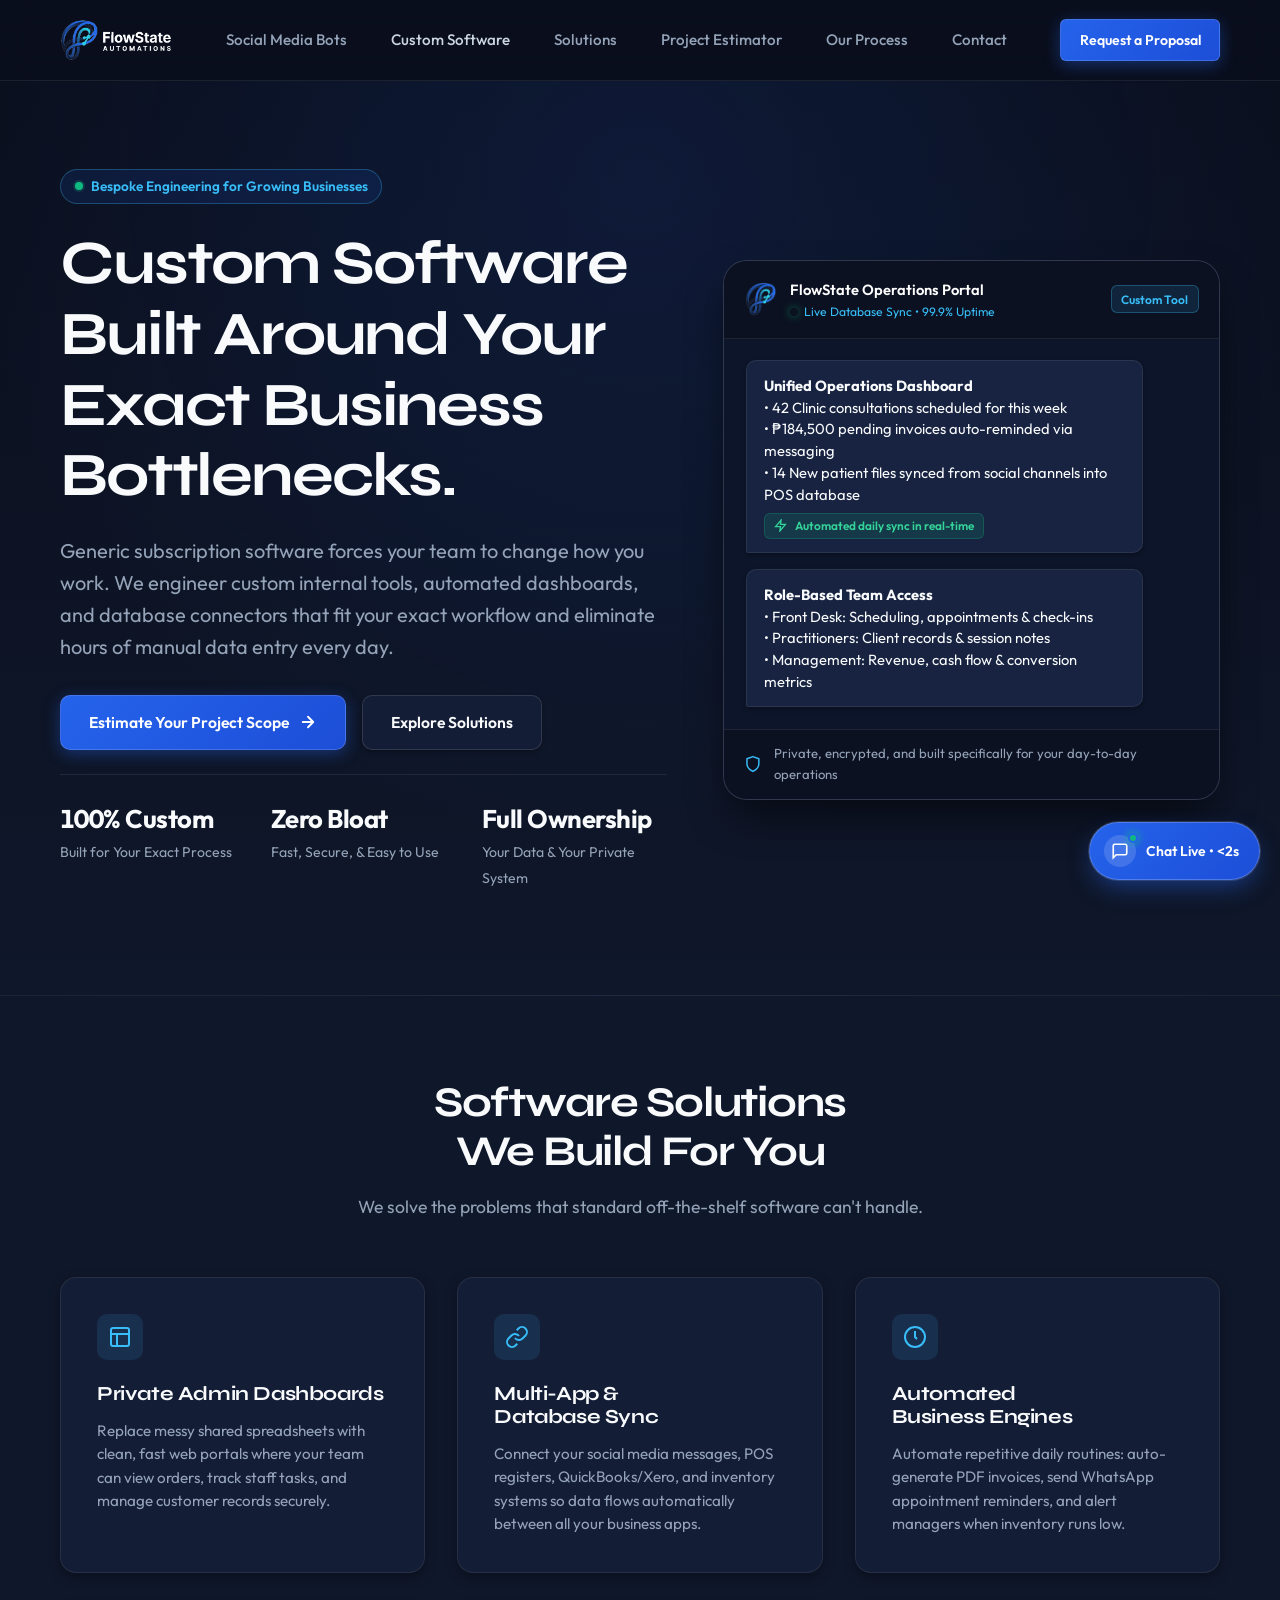
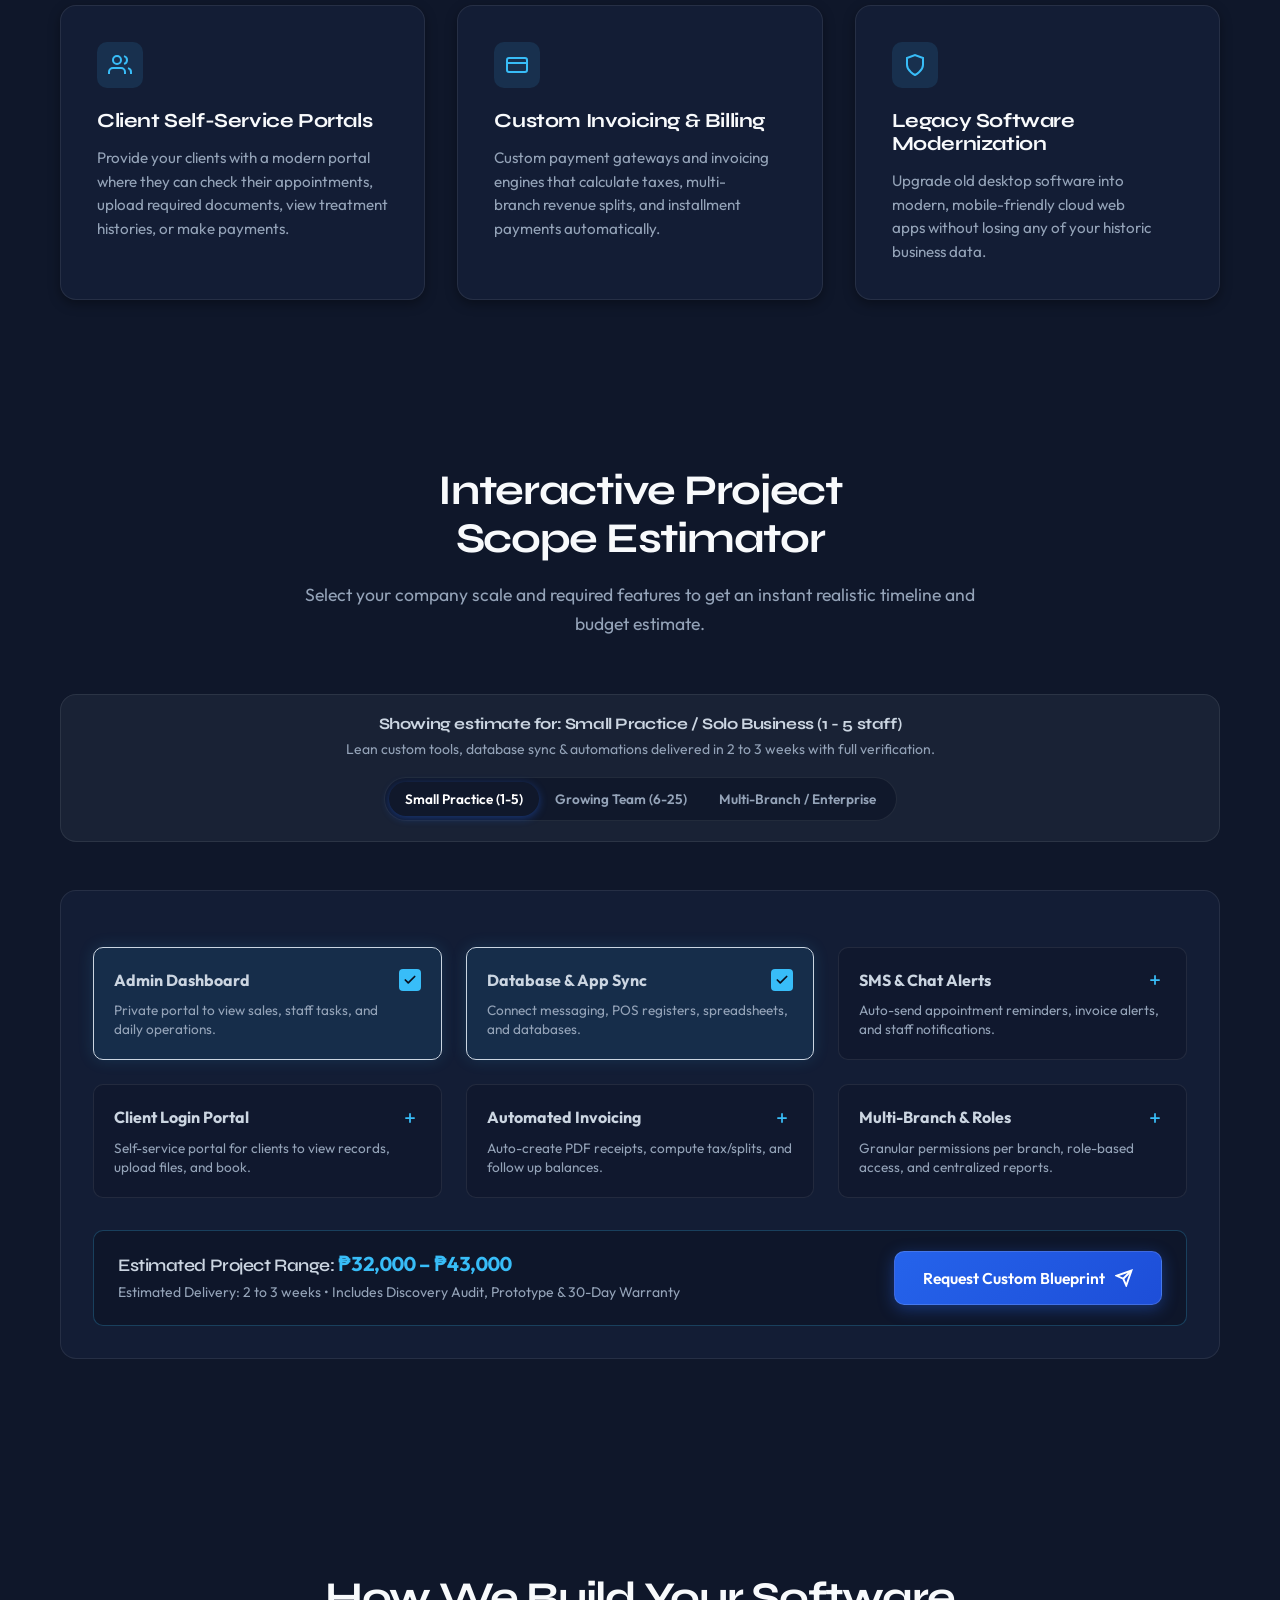
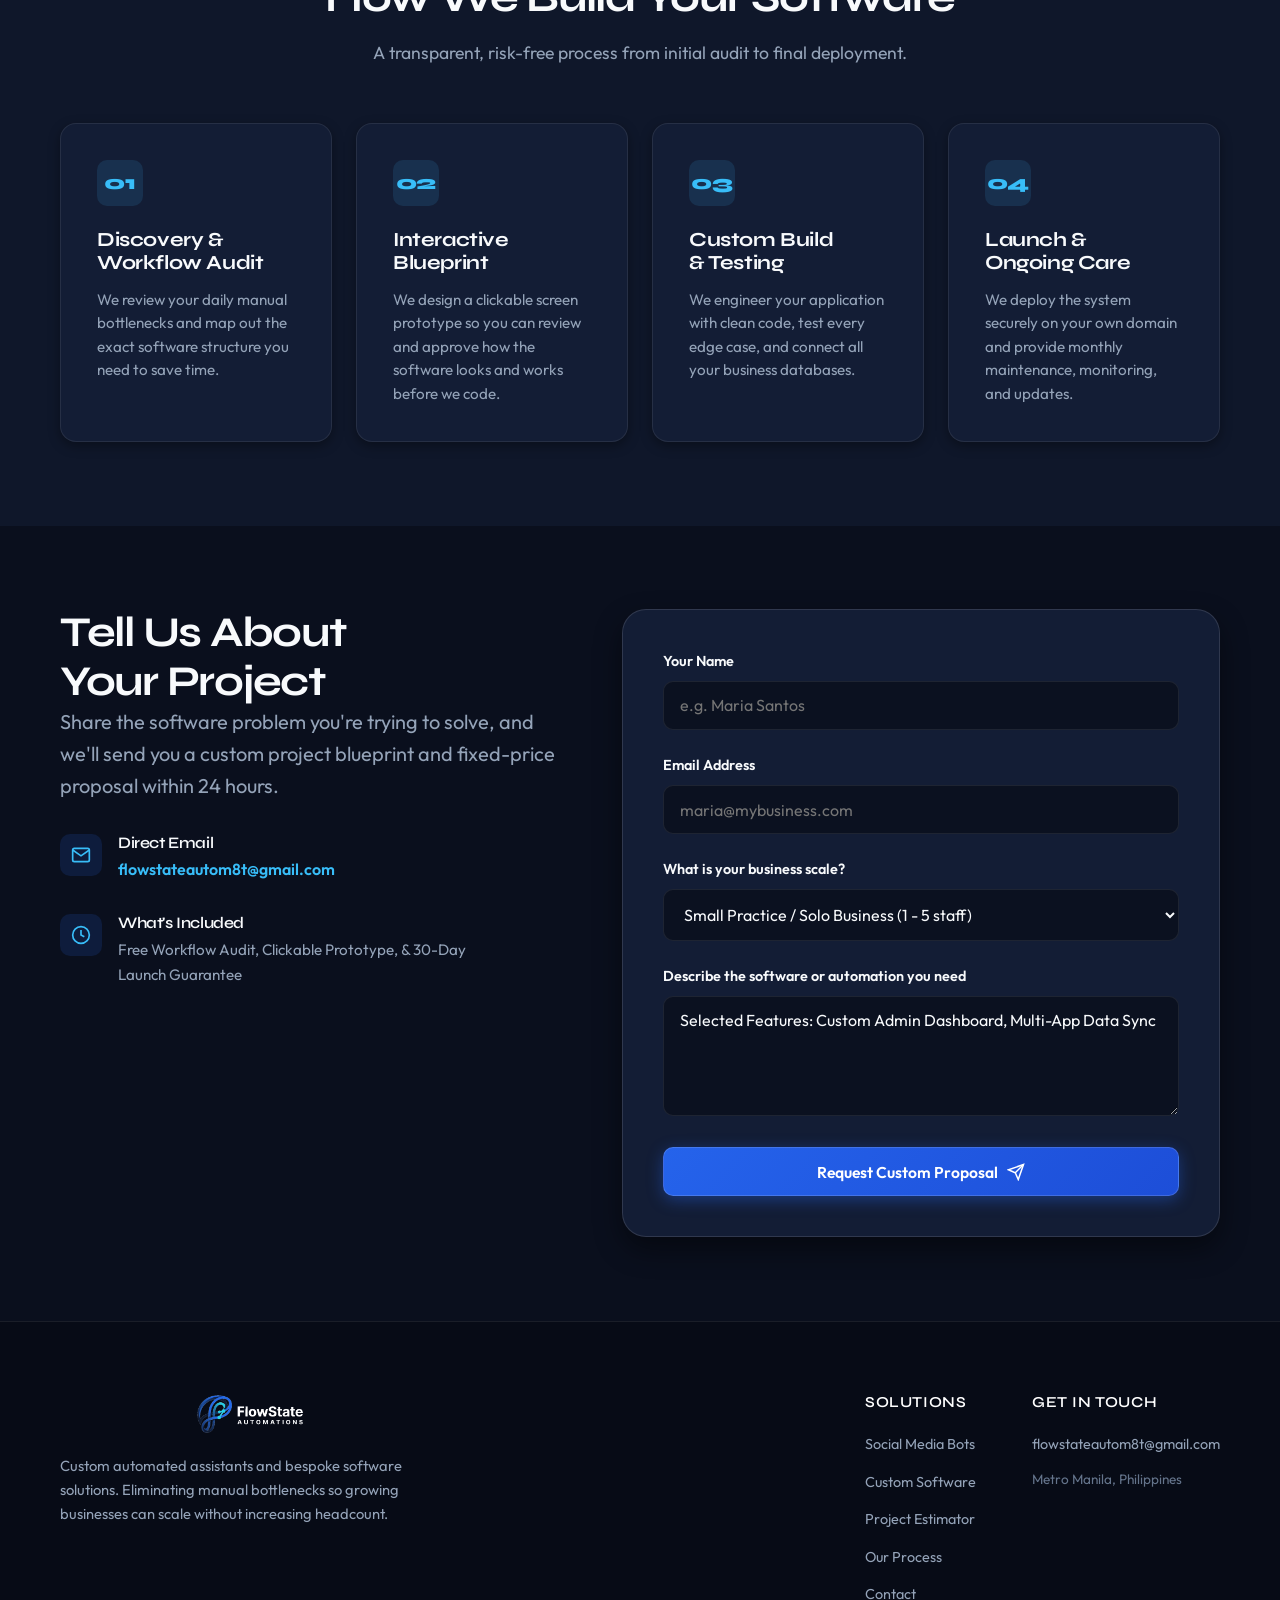
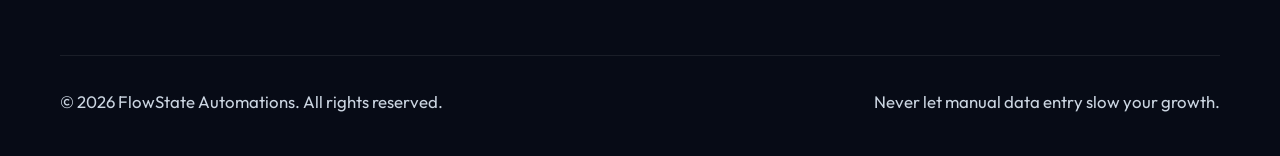
==== commit 8bee7769: "feat: unified contact & chat email delivery system via /api/contact and Resend" ====
--- a/custom-software.html
+++ b/custom-software.html
@@ -364,12 +364,7 @@
                 </div>
 
                 <div class="form-card">
-                    <iframe name="fs_sw_iframe" id="fs_sw_iframe" style="display:none;"></iframe>
-                    <form class="contact-form" id="softwareForm" action="https://formsubmit.co/flowstateautom8t@gmail.com" method="POST" target="fs_sw_iframe">
-                        <input type="hidden" name="_subject" value="New FlowState Custom Software Proposal Request">
-                        <input type="hidden" name="_captcha" value="false">
-                        <input type="hidden" name="_template" value="table">
-
+                    <form class="contact-form" id="softwareForm">
                         <div class="form-group">
                             <label for="swFullName">Your Name</label>
                             <input type="text" id="swFullName" name="Name" class="form-control" placeholder="e.g. Maria Santos" required>
@@ -579,36 +574,72 @@
         // Initialize calculation
         recalculate();
 
-        // Form Handling with FormSubmit Native POST
+        // Form Handling with asynchronous /api/contact submission
         const form = document.getElementById('softwareForm');
         const submitBtn = document.getElementById('swSubmitBtn');
         const toast = document.getElementById('toastNotification');
-
-        form.addEventListener('submit', (e) => {
-            const name = document.getElementById('swFullName').value.trim();
-            const email = document.getElementById('swEmail').value.trim();
-            const msg = document.getElementById('swProjectDetails').value.trim();
-
-            if (!name || !email || !msg) {
+        const toastMsg = document.getElementById('toastMessage');
+
+        if (form) {
+            form.addEventListener('submit', async (e) => {
                 e.preventDefault();
-                alert('Please fill out all required fields.');
-                return;
-            }
-
-            submitBtn.disabled = true;
-            submitBtn.innerHTML = '<span>Submitting Proposal Request...</span>';
-
-            setTimeout(() => {
-                form.reset();
-                submitBtn.disabled = false;
-                submitBtn.innerHTML = '<span>Request Custom Proposal</span> <svg width="18" height="18" viewBox="0 0 24 24" fill="none" stroke="currentColor" stroke-width="2"><line x1="22" y1="2" x2="11" y2="13"/><polygon points="22 2 15 22 11 13 2 9 22 2"/></svg>';
-
-                toast.classList.add('show');
-                setTimeout(() => {
-                    toast.classList.remove('show');
-                }, 5500);
-            }, 1200);
-        });
+                const name = document.getElementById('swFullName').value.trim();
+                const email = document.getElementById('swEmail').value.trim();
+                const bizSize = document.getElementById('swBizSize') ? document.getElementById('swBizSize').value : 'Not specified';
+                const msg = document.getElementById('swProjectDetails').value.trim();
+
+                if (!name || !email || !msg) {
+                    alert('Please fill out all required fields.');
+                    return;
+                }
+
+                submitBtn.disabled = true;
+                const originalBtnHtml = submitBtn.innerHTML;
+                submitBtn.innerHTML = '<span>Submitting Proposal Request...</span>';
+
+                try {
+                    const response = await fetch('/api/contact', {
+                        method: 'POST',
+                        headers: { 'Content-Type': 'application/json' },
+                        body: JSON.stringify({
+                            name: name,
+                            contact: email,
+                            businessScale: bizSize,
+                            notes: msg,
+                            pageUrl: window.location.href
+                        })
+                    });
+
+                    const data = await response.json();
+
+                    if (response.ok && data.success) {
+                        form.reset();
+                        if (toastMsg) {
+                            toastMsg.textContent = data.message || 'Thank you! Your custom software proposal request has been received.';
+                        }
+                        toast.classList.add('show');
+                        setTimeout(() => {
+                            toast.classList.remove('show');
+                        }, 6000);
+                    } else {
+                        alert(data.error || 'Failed to submit proposal request. Please check your information or email us at flowstateautom8t@gmail.com.');
+                    }
+                } catch (err) {
+                    console.error('Software form error:', err);
+                    form.reset();
+                    if (toastMsg) {
+                        toastMsg.textContent = 'Thank you! Your custom software proposal request has been received.';
+                    }
+                    toast.classList.add('show');
+                    setTimeout(() => {
+                        toast.classList.remove('show');
+                    }, 6000);
+                } finally {
+                    submitBtn.disabled = false;
+                    submitBtn.innerHTML = originalBtnHtml;
+                }
+            });
+        }
 
         // Mobile Navigation Toggle
         const navToggle = document.getElementById('navToggle');
--- a/chatbot.css
+++ b/chatbot.css
@@ -1,4 +1,4 @@
-﻿/* ==========================================================================
+/* ==========================================================================
    FlowState Automations - Chatbot Widget Styles
    ========================================================================== */
 
@@ -21,9 +21,9 @@
 /* Floating Launcher Button */
 .fsa-chat-launcher {
     position: fixed;
-    bottom: 24px;
-    right: 24px;
-    z-index: 99999;
+    bottom: 20px;
+    right: 20px;
+    z-index: 99998;
     display: flex;
     align-items: center;
     gap: 10px;
@@ -37,17 +37,24 @@
     font-weight: 600;
     cursor: pointer;
     box-shadow: 0 10px 25px -5px rgba(37, 99, 235, 0.5), 0 0 0 1px rgba(255, 255, 255, 0.15);
-    transition: all 0.25s cubic-bezier(0.16, 1, 0.3, 1);
+    transition: transform 0.3s cubic-bezier(0.16, 1, 0.3, 1), opacity 0.25s ease, visibility 0.25s ease, box-shadow 0.25s ease;
     outline: none;
 }
 
-.fsa-chat-launcher:hover {
+.fsa-chat-launcher.hidden {
+    opacity: 0;
+    visibility: hidden;
+    transform: scale(0.8) translateY(12px);
+    pointer-events: none;
+}
+
+.fsa-chat-launcher:hover:not(.hidden) {
     transform: translateY(-2px) scale(1.02);
     box-shadow: 0 15px 30px -5px rgba(37, 99, 235, 0.7);
     background: linear-gradient(135deg, #3B82F6, #2563EB);
 }
 
-.fsa-chat-launcher:active {
+.fsa-chat-launcher:active:not(.hidden) {
     transform: translateY(0) scale(0.98);
 }
 
@@ -92,11 +99,11 @@
 /* Chat Widget Container */
 .fsa-chat-widget {
     position: fixed;
-    bottom: 90px;
-    right: 24px;
+    bottom: 20px;
+    right: 20px;
     width: 380px;
-    height: 570px;
-    max-height: calc(100vh - 110px);
+    height: 550px;
+    max-height: calc(100vh - 40px);
     background: var(--fsa-chat-bg-dark);
     border-radius: var(--fsa-chat-radius);
     border: 1px solid var(--fsa-chat-border);
@@ -109,14 +116,17 @@
     overflow: hidden;
     opacity: 0;
     visibility: hidden;
-    transform: translateY(20px) scale(0.95);
-    transition: all 0.3s cubic-bezier(0.16, 1, 0.3, 1);
+    transform: translateY(35px) scale(0.96);
+    transform-origin: bottom right;
+    pointer-events: none;
+    transition: transform 0.38s cubic-bezier(0.16, 1, 0.3, 1), opacity 0.35s cubic-bezier(0.16, 1, 0.3, 1), visibility 0.35s ease;
 }
 
 .fsa-chat-widget.active {
     opacity: 1;
     visibility: visible;
     transform: translateY(0) scale(1);
+    pointer-events: auto;
 }
 
 /* Header */
